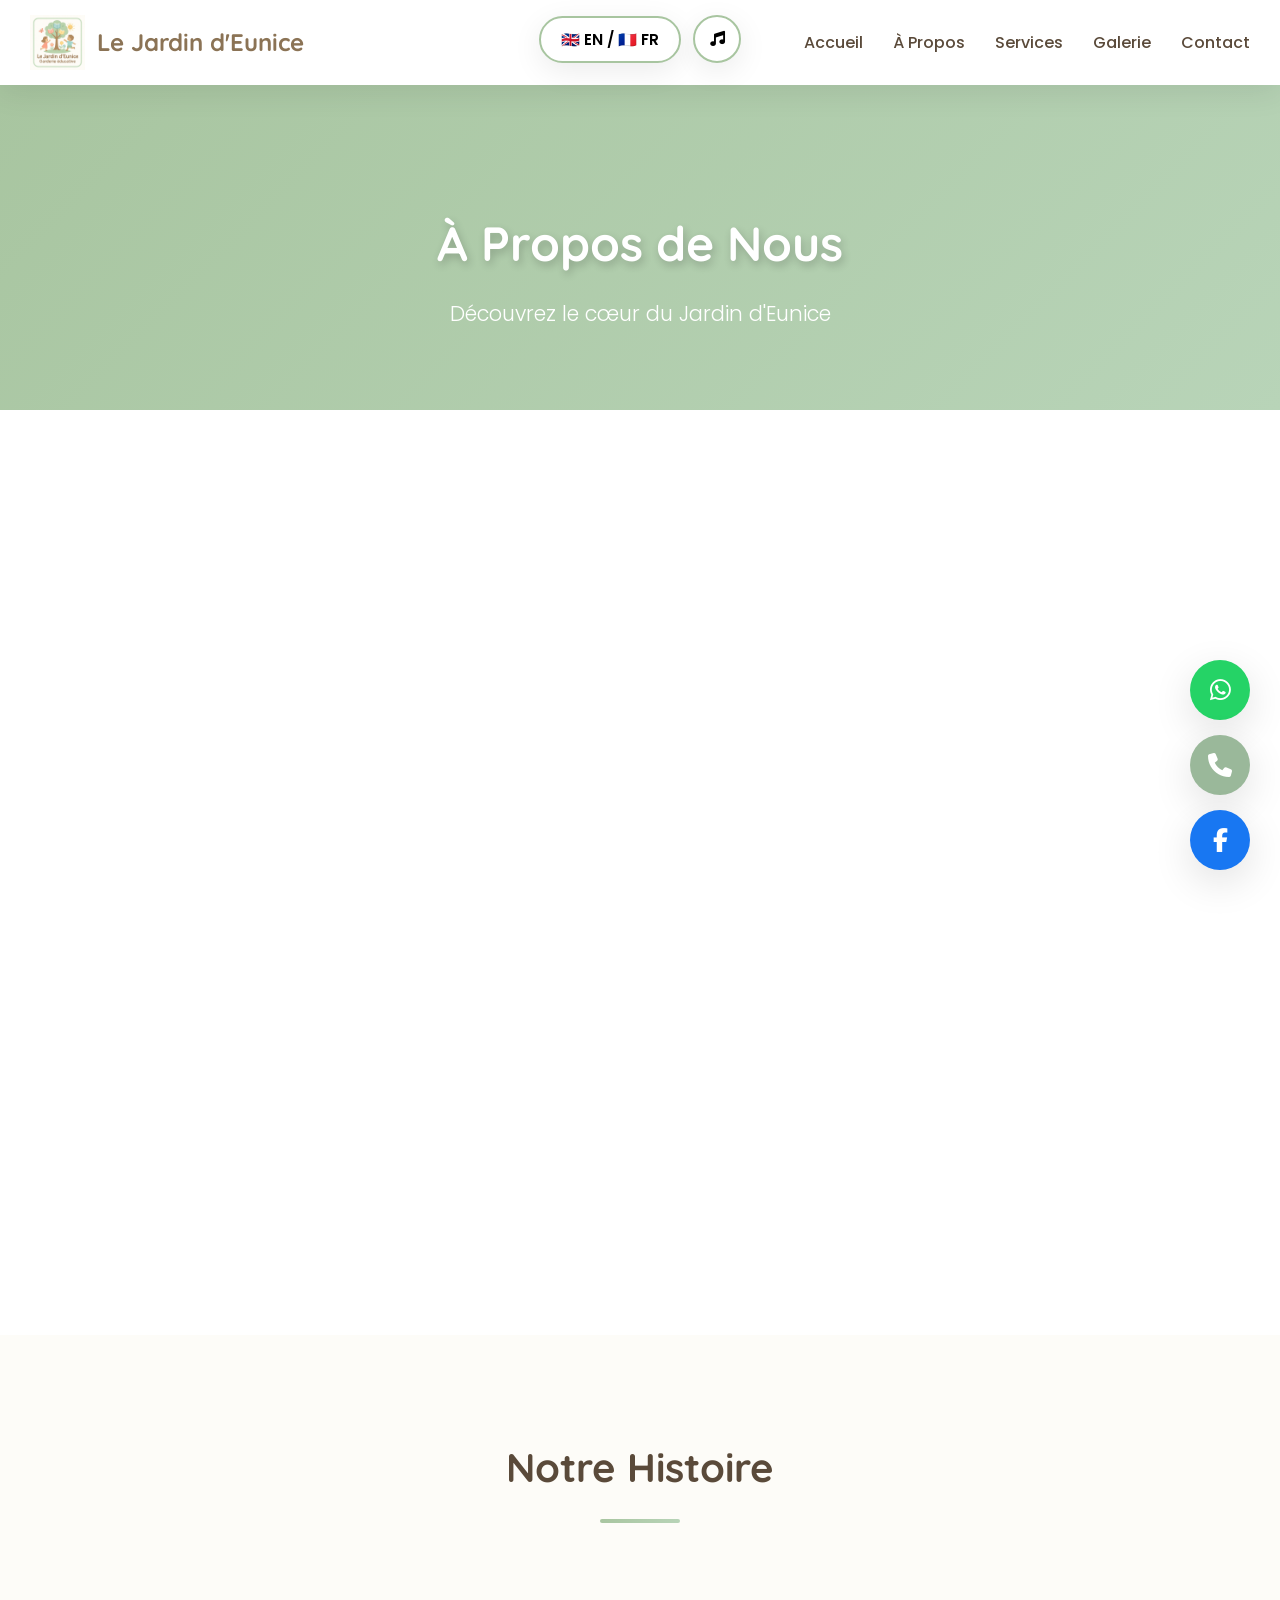
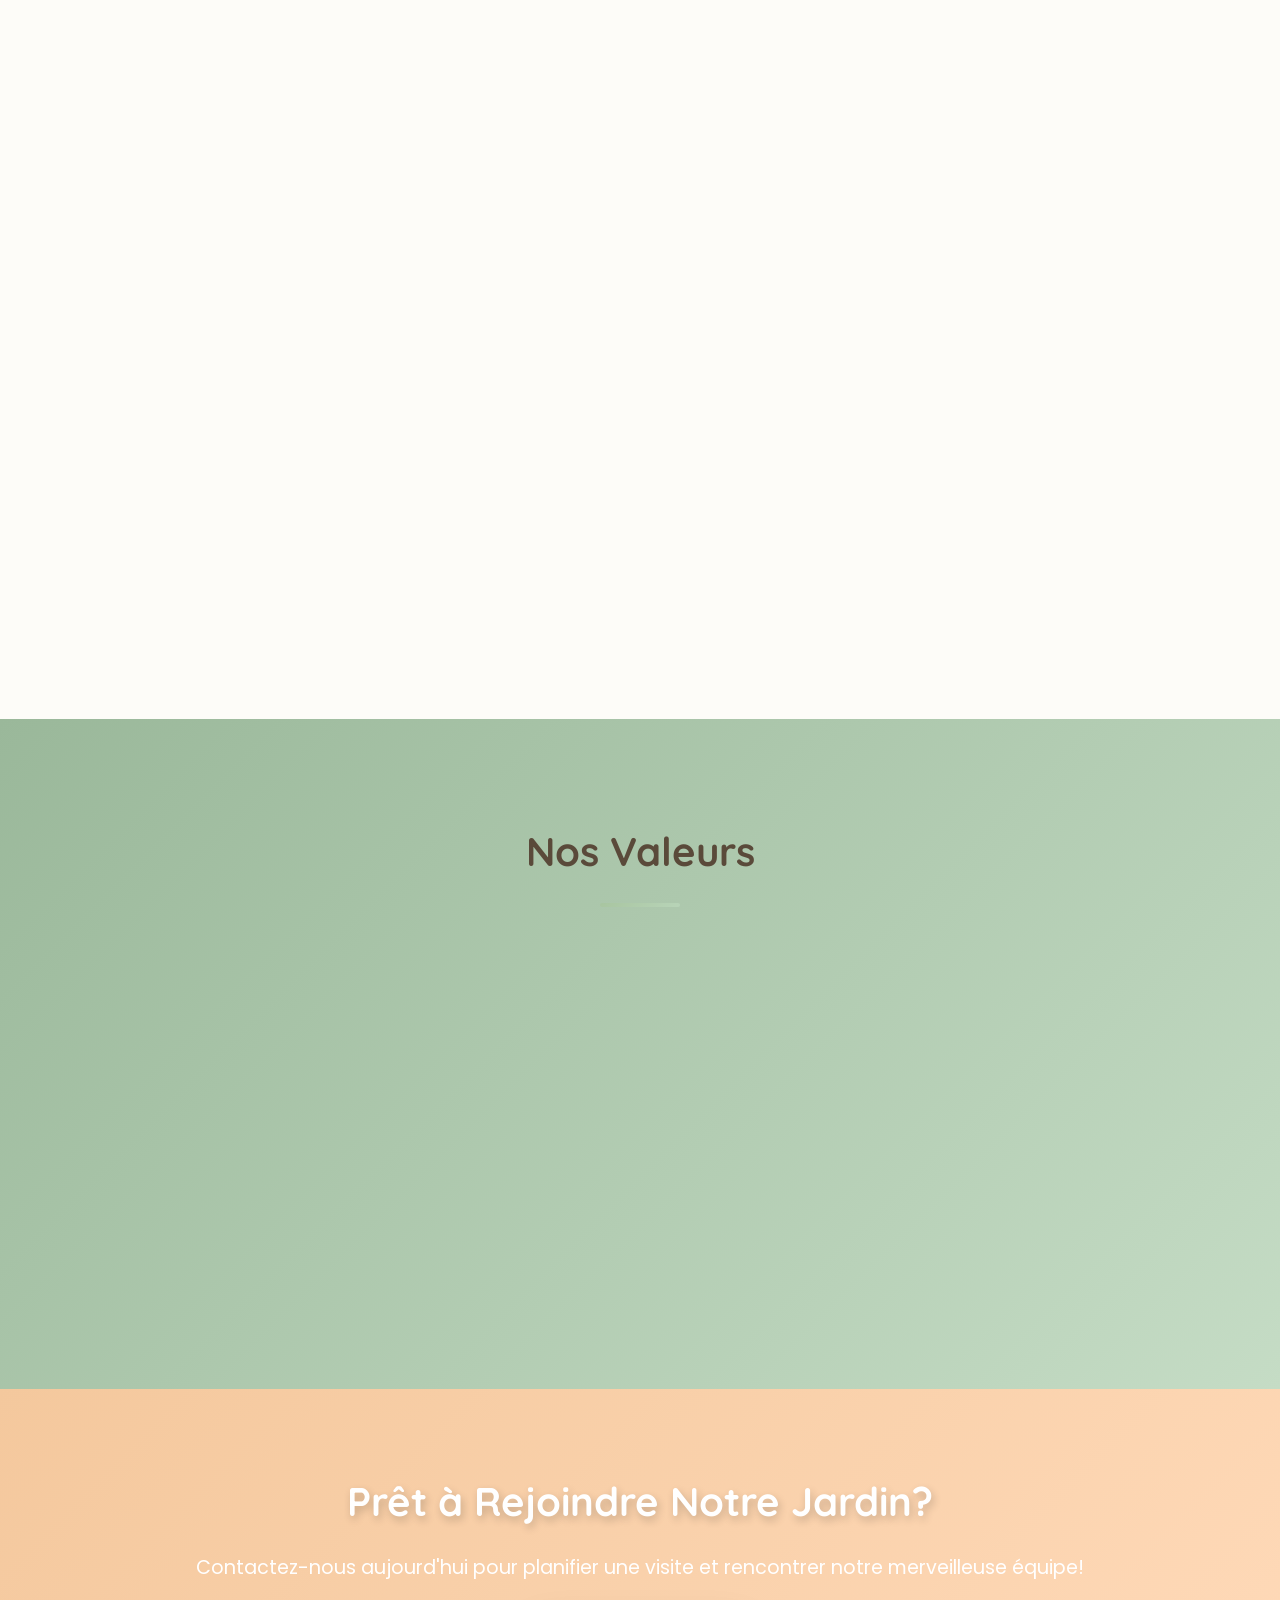
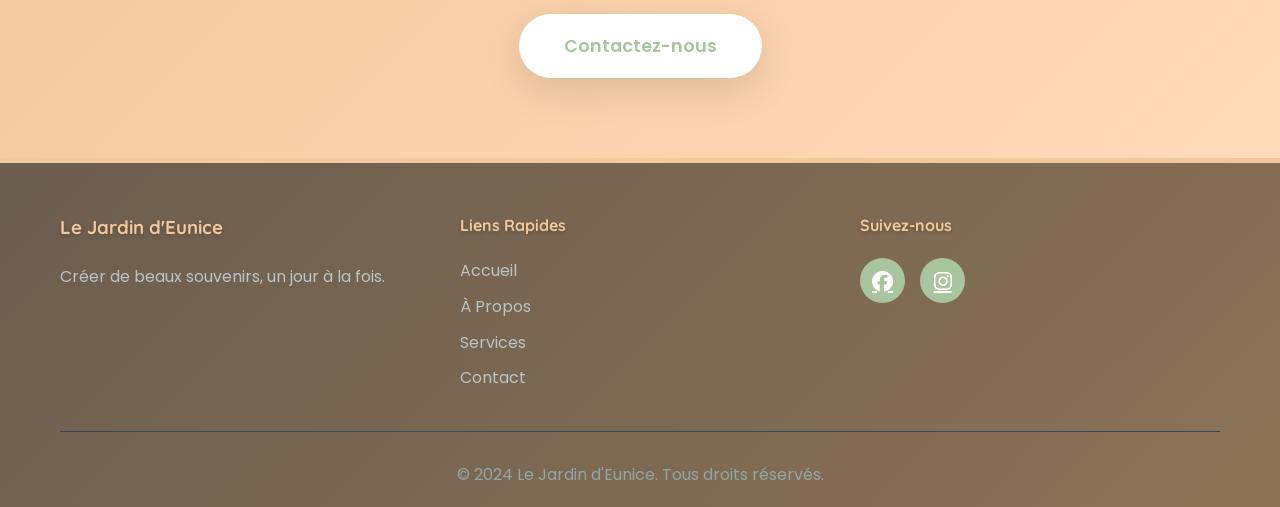
==== pages/about.html @ caf173cc "initial commit" ====
<!DOCTYPE html>
<html lang="fr">
<head>
    <meta charset="UTF-8">
    <meta name="viewport" content="width=device-width, initial-scale=1.0">
    <meta name="description" content="À Propos d'Eunice Diba et Le Jardin d'Eunice - Notre fondatrice et sa passion">
    <title>À Propos - Le Jardin d'Eunice</title>
    <link rel="stylesheet" href="../css/styles.css">
    <link rel="preconnect" href="https://fonts.googleapis.com">
    <link rel="preconnect" href="https://fonts.gstatic.com" crossorigin>
    <link href="https://fonts.googleapis.com/css2?family=Poppins:wght@300;400;600;700&family=Quicksand:wght@400;500;600;700&display=swap" rel="stylesheet">
    <link rel="stylesheet" href="https://cdnjs.cloudflare.com/ajax/libs/font-awesome/6.4.0/css/all.min.css">
</head>
<body>
    <!-- Language Toggle & Music Control -->
    <div class="top-controls">
        <button id="langToggle" class="lang-toggle" aria-label="Change Language">
            <span class="flag">🇬🇧</span> EN / <span class="flag">🇫🇷</span> FR
        </button>
        <button id="musicToggle" class="music-toggle" aria-label="Toggle Music">
            <i class="fas fa-music"></i>
        </button>
    </div>

    <!-- Navigation -->
    <nav class="navbar" id="navbar">
        <div class="nav-container">
            <div class="logo">
                <img src="../assets/images/logo-square.png" alt="Le Jardin Eunice Logo" id="logoImg">
                <span data-en="Le Jardin d'Eunice" data-fr="Le Jardin d'Eunice">Le Jardin d'Eunice</span>
            </div>
            <ul class="nav-menu" id="navMenu">
                <li><a href="../index.html" data-en="Home" data-fr="Accueil">Accueil</a></li>
                <li><a href="about.html" class="active" data-en="About" data-fr="À Propos">À Propos</a></li>
                <li><a href="../index.html#services" data-en="Services" data-fr="Services">Services</a></li>
                <li><a href="../index.html#gallery" data-en="Gallery" data-fr="Galerie">Galerie</a></li>
                <li><a href="contact.html" data-en="Contact" data-fr="Contact">Contact</a></li>
            </ul>
            <div class="hamburger" id="hamburger">
                <span></span>
                <span></span>
                <span></span>
            </div>
        </div>
    </nav>

    <!-- About Hero Section -->
    <section class="about-hero">
        <div class="container">
            <h1 class="page-title animate-fade-in" data-en="About Us" data-fr="À Propos de Nous">
                À Propos de Nous
            </h1>
            <p class="page-subtitle animate-fade-in-delay" data-en="Meet the heart behind Le Jardin d'Eunice" data-fr="Découvrez le cœur du Jardin d'Eunice">
                Découvrez le cœur du Jardin d'Eunice
            </p>
        </div>
    </section>

    <!-- Founder Section -->
    <section class="founder-section section">
        <div class="container">
            <div class="founder-content">
                <div class="founder-image-container slide-in-left">
                    <div class="founder-image">
                        <img src="https://images.unsplash.com/photo-1573496359142-b8d87734a5a2?w=500&h=500&fit=crop" alt="Eunice Diba">
                        <div class="founder-badge">
                            <i class="fas fa-heart"></i>
                            <span data-en="Founder" data-fr="Fondatrice">Fondatrice</span>
                        </div>
                    </div>
                </div>
                <div class="founder-text slide-in-right">
                    <h2 data-en="Meet Eunice Diba" data-fr="Rencontrez Eunice Diba">
                        Rencontrez Eunice Diba
                    </h2>
                    <h3 class="founder-subtitle" data-en="Founder & Director" data-fr="Fondatrice et Directrice">
                        Fondatrice et Directrice
                    </h3>
                    <p data-en="Eunice Diba is the passionate founder and heart of Le Jardin d'Eunice. With over 15 years of experience in early childhood education, Eunice has dedicated her life to creating nurturing environments where children can flourish and discover their potential." 
                       data-fr="Eunice Diba est la fondatrice passionnée et le cœur du Jardin d'Eunice. Avec plus de 15 ans d'expérience dans l'éducation de la petite enfance, Eunice a consacré sa vie à créer des environnements bienveillants où les enfants peuvent s'épanouir et découvrir leur potentiel.">
                        Eunice Diba est la fondatrice passionnée et le cœur du Jardin d'Eunice. Avec plus de 15 ans d'expérience dans l'éducation de la petite enfance, Eunice a consacré sa vie à créer des environnements bienveillants où les enfants peuvent s'épanouir et découvrir leur potentiel.
                    </p>
                    <p data-en="Born and raised in a bilingual family, Eunice understands the immense value of growing up with multiple languages. Her vision for Le Jardin d'Eunice was born from a simple yet powerful belief: every child deserves a garden where they can grow, bloom, and thrive in both French and English." 
                       data-fr="Née et élevée dans une famille bilingue, Eunice comprend l'immense valeur de grandir avec plusieurs langues. Sa vision pour Le Jardin d'Eunice est née d'une conviction simple mais puissante : chaque enfant mérite un jardin où il peut grandir, s'épanouir et prospérer en français et en anglais.">
                        Née et élevée dans une famille bilingue, Eunice comprend l'immense valeur de grandir avec plusieurs langues. Sa vision pour Le Jardin d'Eunice est née d'une conviction simple mais puissante : chaque enfant mérite un jardin où il peut grandir, s'épanouir et prospérer en français et en anglais.
                    </p>
                    <div class="founder-quote">
                        <i class="fas fa-quote-left"></i>
                        <p data-en="Every child is a unique flower in our garden. My mission is to provide the love, care, and nurturing they need to bloom into their beautiful selves." 
                           data-fr="Chaque enfant est une fleur unique dans notre jardin. Ma mission est de fournir l'amour, les soins et l'attention dont ils ont besoin pour s'épanouir et devenir leur magnifique eux-mêmes.">
                            Chaque enfant est une fleur unique dans notre jardin. Ma mission est de fournir l'amour, les soins et l'attention dont ils ont besoin pour s'épanouir et devenir leur magnifique eux-mêmes.
                        </p>
                        <span class="quote-author" data-en="- Eunice Diba" data-fr="- Eunice Diba">- Eunice Diba</span>
                    </div>
                </div>
            </div>
        </div>
    </section>

    <!-- Our Story Section -->
    <section class="story-section section">
        <div class="container">
            <h2 class="section-title" data-en="Our Story" data-fr="Notre Histoire">Notre Histoire</h2>
            <div class="story-timeline">
                <div class="timeline-item zoom-in">
                    <div class="timeline-icon">
                        <i class="fas fa-seedling"></i>
                    </div>
                    <div class="timeline-content">
                        <h3 data-en="2020 - The Seed is Planted" data-fr="2020 - La Graine est Plantée">2020 - La Graine est Plantée</h3>
                        <p data-en="Eunice opens Le Jardin d'Eunice with a small group of families in Saint-Jérôme, Quebec, creating a warm bilingual home for children." 
                           data-fr="Eunice ouvre Le Jardin d'Eunice avec un petit groupe de familles à Saint-Jérôme, Québec, créant un foyer bilingue chaleureux pour les enfants.">
                            Eunice ouvre Le Jardin d'Eunice avec un petit groupe de familles à Saint-Jérôme, Québec, créant un foyer bilingue chaleureux pour les enfants.
                        </p>
                    </div>
                </div>
                <div class="timeline-item zoom-in">
                    <div class="timeline-icon">
                        <i class="fas fa-sun"></i>
                    </div>
                    <div class="timeline-content">
                        <h3 data-en="2021 - Growing Roots" data-fr="2021 - Enraciner la Croissance">2021 - Enraciner la Croissance</h3>
                        <p data-en="We expand our programs and welcome more families, building a strong community of learners and educators." 
                           data-fr="Nous élargissons nos programmes et accueillons plus de familles, construisant une communauté solide d'apprenants et d'éducateurs.">
                            Nous élargissons nos programmes et accueillons plus de familles, construisant une communauté solide d'apprenants et d'éducateurs.
                        </p>
                    </div>
                </div>
                <div class="timeline-item zoom-in">
                    <div class="timeline-icon">
                        <i class="fas fa-heart"></i>
                    </div>
                    <div class="timeline-content">
                        <h3 data-en="Today - In Full Bloom" data-fr="Aujourd'hui - En Pleine Floraison">Aujourd'hui - En Pleine Floraison</h3>
                        <p data-en="Le Jardin d'Eunice is now a thriving community where dozens of children learn, play, and grow in a truly bilingual environment." 
                           data-fr="Le Jardin d'Eunice est maintenant une communauté florissante où des dizaines d'enfants apprennent, jouent et grandissent dans un environnement véritablement bilingue.">
                            Le Jardin d'Eunice est maintenant une communauté florissante où des dizaines d'enfants apprennent, jouent et grandissent dans un environnement véritablement bilingue.
                        </p>
                    </div>
                </div>
            </div>
        </div>
    </section>

    <!-- Values Section -->
    <section class="values-section section">
        <div class="container">
            <h2 class="section-title" data-en="Our Values" data-fr="Nos Valeurs">Nos Valeurs</h2>
            <div class="values-grid">
                <div class="value-card zoom-in">
                    <div class="value-icon">
                        <i class="fas fa-heart"></i>
                    </div>
                    <h3 data-en="Love & Care" data-fr="Amour et Attention">Amour et Attention</h3>
                    <p data-en="Every child is treated with unconditional love and individual attention." 
                       data-fr="Chaque enfant est traité avec un amour inconditionnel et une attention individuelle.">
                        Chaque enfant est traité avec un amour inconditionnel et une attention individuelle.
                    </p>
                </div>
                <div class="value-card zoom-in">
                    <div class="value-icon">
                        <i class="fas fa-language"></i>
                    </div>
                    <h3 data-en="Bilingualism" data-fr="Bilinguisme">Bilinguisme</h3>
                    <p data-en="We celebrate both French and English cultures through immersive learning." 
                       data-fr="Nous célébrons les cultures française et anglaise à travers un apprentissage immersif.">
                        Nous célébrons les cultures française et anglaise à travers un apprentissage immersif.
                    </p>
                </div>
                <div class="value-card zoom-in">
                    <div class="value-icon">
                        <i class="fas fa-shield-alt"></i>
                    </div>
                    <h3 data-en="Safety First" data-fr="Sécurité Avant Tout">Sécurité Avant Tout</h3>
                    <p data-en="A secure, clean, and nurturing environment is our top priority." 
                       data-fr="Un environnement sécuritaire, propre et bienveillant est notre priorité absolue.">
                        Un environnement sécuritaire, propre et bienveillant est notre priorité absolue.
                    </p>
                </div>
                <div class="value-card zoom-in">
                    <div class="value-icon">
                        <i class="fas fa-users"></i>
                    </div>
                    <h3 data-en="Community" data-fr="Communauté">Communauté</h3>
                    <p data-en="We build strong partnerships with families and the local community." 
                       data-fr="Nous construisons des partenariats solides avec les familles et la communauté locale.">
                        Nous construisons des partenariats solides avec les familles et la communauté locale.
                    </p>
                </div>
            </div>
        </div>
    </section>

    <!-- CTA Section -->
    <section class="cta-section section">
        <div class="container">
            <h2 data-en="Ready to Join Our Garden?" data-fr="Prêt à Rejoindre Notre Jardin?">
                Prêt à Rejoindre Notre Jardin?
            </h2>
            <p data-en="Contact us today to schedule a visit and meet our wonderful team!" 
               data-fr="Contactez-nous aujourd'hui pour planifier une visite et rencontrer notre merveilleuse équipe!">
                Contactez-nous aujourd'hui pour planifier une visite et rencontrer notre merveilleuse équipe!
            </p>
            <a href="contact.html" class="cta-button" data-en="Contact Us" data-fr="Contactez-nous">
                Contactez-nous
            </a>
        </div>
    </section>

    <!-- Footer -->
    <footer class="footer">
        <div class="container">
            <div class="footer-content">
                <div class="footer-section">
                    <h3>Le Jardin d'Eunice</h3>
                    <p data-en="Creating beautiful memories, one day at a time." data-fr="Créer de beaux souvenirs, un jour à la fois.">
                        Créer de beaux souvenirs, un jour à la fois.
                    </p>
                </div>
                <div class="footer-section">
                    <h4 data-en="Quick Links" data-fr="Liens Rapides">Liens Rapides</h4>
                    <ul>
                        <li><a href="index.html" data-en="Home" data-fr="Accueil">Accueil</a></li>
                        <li><a href="about.html" data-en="About" data-fr="À Propos">À Propos</a></li>
                        <li><a href="index.html#services" data-en="Services" data-fr="Services">Services</a></li>
                        <li><a href="contact.html" data-en="Contact" data-fr="Contact">Contact</a></li>
                    </ul>
                </div>
                <div class="footer-section">
                    <h4 data-en="Follow Us" data-fr="Suivez-nous">Suivez-nous</h4>
                    <div class="social-links">
                        <a href="https://facebook.com" target="_blank" aria-label="Facebook"><i class="fab fa-facebook"></i></a>
                        <a href="https://instagram.com" target="_blank" aria-label="Instagram"><i class="fab fa-instagram"></i></a>
                    </div>
                </div>
            </div>
            <div class="footer-bottom">
                <p>&copy; 2024 Le Jardin d'Eunice. <span data-en="All rights reserved." data-fr="Tous droits réservés.">Tous droits réservés.</span></p>
            </div>
        </div>
    </footer>

    <!-- Floating Action Buttons -->
    <div class="floating-buttons">
        <a href="https://wa.me/15141234567" class="fab-button whatsapp" target="_blank" aria-label="WhatsApp">
            <i class="fab fa-whatsapp"></i>
        </a>
        <a href="tel:+15141234567" class="fab-button phone" aria-label="Call Us">
            <i class="fas fa-phone"></i>
        </a>
        <a href="https://facebook.com" class="fab-button facebook" target="_blank" aria-label="Facebook">
            <i class="fab fa-facebook-f"></i>
        </a>
    </div>

    <!-- Audio Element for Background Music -->
    <audio id="bgMusic" loop>
        <source src="../assets/music/background-music.mp3" type="audio/mpeg">
        Your browser does not support the audio element.
    </audio>

    <!-- Back to Top Button -->
    <button id="backToTop" class="back-to-top" aria-label="Back to top">
        <i class="fas fa-arrow-up"></i>
    </button>

    <script src="../js/script.js"></script>
</body>
</html>
---- css/styles.css ----
/* ===========================
   CSS RESET & BASE STYLES
   =========================== */
* {
    margin: 0;
    padding: 0;
    box-sizing: border-box;
}

:root {
    /* Soft, Nature-Inspired Color Palette (From Logo) */
    --primary-color: #A8C5A0;        /* Soft Sage Green - from logo */
    --secondary-color: #9AB89A;      /* Muted Green - from logo tree */
    --accent-color: #F4C89D;         /* Soft Peach - from logo flowers */
    --text-brown: #8B7355;           /* Warm Brown - from logo text */
    --success-color: #B8D4B8;        /* Light Green */
    --text-dark: #5A4A3A;            /* Dark Brown */
    --text-light: #F5F5F0;           /* Off-White */
    --background-light: #FDFCF8;     /* Very Light Cream */
    --background-white: #FFFFFF;
    --shadow-soft: 0 8px 30px rgba(0, 0, 0, 0.08);
    --shadow-medium: 0 12px 40px rgba(0, 0, 0, 0.12);
    --gradient-primary: linear-gradient(135deg, #A8C5A0 0%, #B8D4B8 100%);
    --gradient-secondary: linear-gradient(135deg, #9AB89A 0%, #C5DCC5 100%);
    --gradient-accent: linear-gradient(135deg, #F4C89D 0%, #FFDAB9 100%);
    
    /* Typography */
    --font-primary: 'Poppins', sans-serif;
    --font-secondary: 'Quicksand', sans-serif;
}

html {
    scroll-behavior: smooth;
}

body {
    font-family: var(--font-primary);
    color: var(--text-dark);
    background-color: var(--background-light);
    line-height: 1.6;
    overflow-x: hidden;
}

.container {
    max-width: 1200px;
    margin: 0 auto;
    padding: 0 20px;
}

.section {
    padding: 80px 20px;
    position: relative;
}

.section-title {
    font-family: var(--font-secondary);
    font-size: 2.5rem;
    font-weight: 700;
    text-align: center;
    margin-bottom: 15px;
    color: var(--text-dark);
    position: relative;
}

.section-title::after {
    content: '';
    display: block;
    width: 80px;
    height: 4px;
    background: var(--gradient-primary);
    margin: 20px auto;
    border-radius: 2px;
}

.section-subtitle {
    text-align: center;
    font-size: 1.1rem;
    color: #666;
    margin-bottom: 50px;
    font-weight: 300;
}

/* ===========================
   TOP CONTROLS
   =========================== */
.top-controls {
    position: fixed;
    top: 15px;
    left: 50%;
    transform: translateX(-50%);
    display: flex;
    gap: 12px;
    z-index: 1001;
    align-items: center;
}

.lang-toggle,
.music-toggle {
    background: var(--background-white);
    border: 2px solid var(--primary-color);
    padding: 10px 20px;
    border-radius: 50px;
    font-family: var(--font-primary);
    font-weight: 600;
    cursor: pointer;
    transition: all 0.3s ease;
    box-shadow: var(--shadow-soft);
    font-size: 0.95rem;
}

.lang-toggle:hover,
.music-toggle:hover {
    background: var(--primary-color);
    color: white;
    transform: translateY(-2px);
    box-shadow: var(--shadow-medium);
}

.music-toggle {
    width: 48px;
    height: 48px;
    padding: 0;
    display: flex;
    align-items: center;
    justify-content: center;
    border-radius: 50%;
}

.music-toggle.playing {
    background: var(--success-color);
    border-color: var(--success-color);
    color: white;
    animation: pulse 2s infinite;
}

@keyframes pulse {
    0%, 100% { transform: scale(1); }
    50% { transform: scale(1.05); }
}

/* ===========================
   NAVIGATION
   =========================== */
.navbar {
    background: var(--background-white);
    box-shadow: var(--shadow-soft);
    position: sticky;
    top: 0;
    z-index: 1000;
    transition: all 0.3s ease;
}

.navbar.scrolled {
    box-shadow: var(--shadow-medium);
}

.nav-container {
    display: flex;
    justify-content: space-between;
    align-items: center;
    padding: 15px 30px;
    max-width: 1400px;
    margin: 0 auto;
}

.logo {
    display: flex;
    align-items: center;
    gap: 12px;
    font-family: var(--font-secondary);
    font-size: 1.5rem;
    font-weight: 700;
    color: var(--text-brown);
}

.logo img {
    height: 55px;
    width: auto;
    object-fit: contain;
}

.nav-menu {
    display: flex;
    list-style: none;
    gap: 30px;
}

.nav-menu a {
    text-decoration: none;
    color: var(--text-dark);
    font-weight: 500;
    transition: all 0.3s ease;
    position: relative;
}

.nav-menu a::after {
    content: '';
    position: absolute;
    bottom: -5px;
    left: 0;
    width: 0;
    height: 3px;
    background: var(--gradient-primary);
    transition: width 0.3s ease;
}

.nav-menu a:hover::after,
.nav-menu a.active::after {
    width: 100%;
}

.hamburger {
    display: none;
    flex-direction: column;
    cursor: pointer;
    gap: 5px;
}

.hamburger span {
    width: 30px;
    height: 3px;
    background: var(--primary-color);
    border-radius: 3px;
    transition: all 0.3s ease;
}

/* ===========================
   HERO SECTION
   =========================== */
.hero {
    height: 100vh;
    display: flex;
    align-items: center;
    justify-content: center;
    position: relative;
    background: linear-gradient(135deg, rgba(168, 197, 160, 0.7) 0%, rgba(184, 212, 184, 0.6) 100%);
    overflow: hidden;
}

.hero-overlay {
    position: absolute;
    top: 0;
    left: 0;
    width: 100%;
    height: 100%;
    background: url('https://images.unsplash.com/photo-1596464716127-f2a82984de30?w=1920&h=1080&fit=crop') center/cover;
    opacity: 0.15;
}

.hero-content {
    position: relative;
    z-index: 2;
    text-align: center;
    color: white;
    padding: 20px;
}

.hero-title {
    font-family: var(--font-secondary);
    font-size: 3.5rem;
    font-weight: 700;
    margin-bottom: 20px;
    text-shadow: 2px 4px 8px rgba(0, 0, 0, 0.2);
}

.hero-subtitle {
    font-size: 1.5rem;
    font-weight: 300;
    margin-bottom: 40px;
    text-shadow: 1px 2px 4px rgba(0, 0, 0, 0.2);
}

.cta-button {
    display: inline-block;
    padding: 18px 45px;
    background: white;
    color: var(--primary-color);
    text-decoration: none;
    border-radius: 50px;
    font-weight: 600;
    font-size: 1.1rem;
    transition: all 0.3s ease;
    box-shadow: var(--shadow-medium);
}

.cta-button:hover {
    transform: translateY(-5px) scale(1.05);
    box-shadow: 0 15px 50px rgba(0, 0, 0, 0.2);
}

/* Hero Animations */
.animate-fade-in {
    animation: fadeInUp 1s ease;
}

.animate-fade-in-delay {
    animation: fadeInUp 1s ease 0.3s both;
}

.animate-fade-in-delay-2 {
    animation: fadeInUp 1s ease 0.6s both;
}

@keyframes fadeInUp {
    from {
        opacity: 0;
        transform: translateY(30px);
    }
    to {
        opacity: 1;
        transform: translateY(0);
    }
}

/* Hero Shapes */
.hero-shapes {
    position: absolute;
    width: 100%;
    height: 100%;
    overflow: hidden;
    z-index: 1;
}

.shape {
    position: absolute;
    border-radius: 50%;
    opacity: 0.3;
}

.shape-1 {
    width: 300px;
    height: 300px;
    background: var(--secondary-color);
    top: 10%;
    left: 5%;
    animation: float 6s ease-in-out infinite;
}

.shape-2 {
    width: 200px;
    height: 200px;
    background: var(--accent-color);
    bottom: 20%;
    right: 10%;
    animation: float 8s ease-in-out infinite reverse;
}

.shape-3 {
    width: 150px;
    height: 150px;
    background: var(--success-color);
    bottom: 10%;
    left: 15%;
    animation: float 7s ease-in-out infinite;
}

@keyframes float {
    0%, 100% { transform: translateY(0) rotate(0deg); }
    50% { transform: translateY(-30px) rotate(180deg); }
}

/* ===========================
   ABOUT SECTION
   =========================== */
.about {
    background: var(--background-white);
}

.about-content {
    display: grid;
    grid-template-columns: 1fr 1fr;
    gap: 60px;
    align-items: center;
}

.about-image {
    position: relative;
    border-radius: 30px;
    overflow: hidden;
    box-shadow: var(--shadow-medium);
}

.about-image img {
    width: 100%;
    height: 100%;
    object-fit: cover;
    transition: transform 0.5s ease;
}

.about-image:hover img {
    transform: scale(1.1);
}

.about-badge {
    position: absolute;
    top: 20px;
    right: 20px;
    background: var(--gradient-accent);
    color: white;
    padding: 15px 25px;
    border-radius: 50px;
    display: flex;
    align-items: center;
    gap: 10px;
    font-weight: 600;
    box-shadow: var(--shadow-soft);
}

.about-text p {
    font-size: 1.1rem;
    line-height: 1.8;
    margin-bottom: 30px;
    color: #555;
}

.features {
    display: grid;
    grid-template-columns: 1fr 1fr;
    gap: 20px;
}

.feature-item {
    display: flex;
    align-items: center;
    gap: 10px;
    font-weight: 500;
}

.feature-item i {
    color: var(--success-color);
    font-size: 1.3rem;
}

/* ===========================
   SERVICES SECTION
   =========================== */
.services {
    background: var(--gradient-secondary);
}

.services-grid {
    display: grid;
    grid-template-columns: repeat(auto-fit, minmax(300px, 1fr));
    gap: 30px;
}

.service-card {
    background: var(--background-white);
    padding: 40px 30px;
    border-radius: 25px;
    text-align: center;
    transition: all 0.3s ease;
    box-shadow: var(--shadow-soft);
}

.service-card:hover {
    transform: translateY(-10px);
    box-shadow: var(--shadow-medium);
}

.service-icon {
    width: 80px;
    height: 80px;
    margin: 0 auto 25px;
    background: var(--gradient-primary);
    border-radius: 50%;
    display: flex;
    align-items: center;
    justify-content: center;
    font-size: 2rem;
    color: white;
}

.service-card h3 {
    font-family: var(--font-secondary);
    font-size: 1.3rem;
    margin-bottom: 15px;
    color: var(--text-dark);
}

.service-card p {
    color: #666;
    line-height: 1.6;
}

/* ===========================
   GALLERY SECTION
   =========================== */
.gallery {
    background: var(--background-white);
}

.gallery-grid {
    display: grid;
    grid-template-columns: repeat(auto-fit, minmax(300px, 1fr));
    gap: 20px;
}

.gallery-item {
    position: relative;
    border-radius: 20px;
    overflow: hidden;
    cursor: pointer;
    box-shadow: var(--shadow-soft);
    aspect-ratio: 3/2;
}

.gallery-item img {
    width: 100%;
    height: 100%;
    object-fit: cover;
    transition: transform 0.5s ease;
}

.gallery-overlay {
    position: absolute;
    top: 0;
    left: 0;
    width: 100%;
    height: 100%;
    background: rgba(255, 182, 193, 0.9);
    display: flex;
    align-items: center;
    justify-content: center;
    opacity: 0;
    transition: opacity 0.3s ease;
}

.gallery-overlay i {
    font-size: 3rem;
    color: white;
}

.gallery-item:hover .gallery-overlay {
    opacity: 1;
}

.gallery-item:hover img {
    transform: scale(1.2);
}

/* ===========================
   CONTACT SECTION
   =========================== */
.contact {
    background: var(--gradient-primary);
}

.contact-content {
    display: grid;
    grid-template-columns: 1fr 1.2fr;
    gap: 50px;
}

.contact-info {
    display: flex;
    flex-direction: column;
    gap: 30px;
}

.info-item {
    display: flex;
    gap: 20px;
    background: var(--background-white);
    padding: 25px;
    border-radius: 20px;
    box-shadow: var(--shadow-soft);
    transition: transform 0.3s ease;
}

.info-item:hover {
    transform: translateX(10px);
}

.info-item i {
    font-size: 1.8rem;
    color: var(--primary-color);
    margin-top: 5px;
}

.info-item h4 {
    font-family: var(--font-secondary);
    margin-bottom: 5px;
    color: var(--text-dark);
}

.info-item p,
.info-item a {
    color: #666;
    text-decoration: none;
}

.info-item a:hover {
    color: var(--primary-color);
}

.map-container {
    border-radius: 20px;
    overflow: hidden;
    box-shadow: var(--shadow-medium);
    margin-top: 10px;
}

/* Contact Form */
.contact-form-container {
    background: var(--background-white);
    padding: 40px;
    border-radius: 25px;
    box-shadow: var(--shadow-medium);
}

.contact-form {
    display: flex;
    flex-direction: column;
    gap: 20px;
}

.form-group {
    display: flex;
    flex-direction: column;
}

.form-group label {
    font-weight: 600;
    margin-bottom: 8px;
    color: var(--text-dark);
}

.form-group input,
.form-group select,
.form-group textarea {
    padding: 15px;
    border: 2px solid #E0E0E0;
    border-radius: 15px;
    font-family: var(--font-primary);
    font-size: 1rem;
    transition: all 0.3s ease;
}

.form-group input:focus,
.form-group select:focus,
.form-group textarea:focus {
    outline: none;
    border-color: var(--primary-color);
    box-shadow: 0 0 0 4px rgba(255, 182, 193, 0.2);
}

.form-group textarea {
    resize: vertical;
}

.submit-button {
    padding: 18px;
    background: var(--gradient-primary);
    color: white;
    border: none;
    border-radius: 50px;
    font-family: var(--font-primary);
    font-size: 1.1rem;
    font-weight: 600;
    cursor: pointer;
    transition: all 0.3s ease;
    box-shadow: var(--shadow-soft);
}

.submit-button:hover {
    transform: translateY(-3px);
    box-shadow: var(--shadow-medium);
}

/* ===========================
   FOOTER
   =========================== */
.footer {
    background: linear-gradient(135deg, #6B5D4F 0%, #8B7355 100%);
    color: var(--text-light);
    padding: 50px 20px 20px;
    border-top: 5px solid var(--accent-color);
}

.footer-content {
    display: grid;
    grid-template-columns: repeat(auto-fit, minmax(250px, 1fr));
    gap: 40px;
    margin-bottom: 30px;
}

.footer-section h3,
.footer-section h4 {
    font-family: var(--font-secondary);
    margin-bottom: 20px;
    color: #F4C89D;
    text-shadow: 0 2px 4px rgba(0,0,0,0.2);
}

.footer-section p {
    line-height: 1.8;
    color: #BDC3C7;
}

.footer-section ul {
    list-style: none;
}

.footer-section ul li {
    margin-bottom: 10px;
}

.footer-section ul li a {
    color: #BDC3C7;
    text-decoration: none;
    transition: color 0.3s ease;
}

.footer-section ul li a:hover {
    color: var(--primary-color);
}

.social-links {
    display: flex;
    gap: 15px;
}

.social-links a {
    width: 45px;
    height: 45px;
    background: var(--primary-color);
    color: white;
    display: flex;
    align-items: center;
    justify-content: center;
    border-radius: 50%;
    font-size: 1.3rem;
    transition: all 0.3s ease;
}

.social-links a:hover {
    transform: translateY(-5px);
    background: var(--secondary-color);
}

.footer-bottom {
    text-align: center;
    padding-top: 30px;
    border-top: 1px solid #34495E;
    color: #95A5A6;
}

/* ===========================
   BACK TO TOP BUTTON
   =========================== */
.back-to-top {
    position: fixed;
    bottom: 120px;
    right: 30px;
    width: 50px;
    height: 50px;
    background: var(--accent-color);
    color: white;
    border: none;
    border-radius: 50%;
    font-size: 1.3rem;
    cursor: pointer;
    opacity: 0;
    visibility: hidden;
    transition: all 0.3s ease;
    box-shadow: var(--shadow-medium);
    z-index: 998;
}

.back-to-top.visible {
    opacity: 1;
    visibility: visible;
}

.back-to-top:hover {
    background: #FFB347;
    transform: translateY(-5px);
    box-shadow: 0 15px 50px rgba(0, 0, 0, 0.3);
}

/* ===========================
   FLOATING ACTION BUTTONS
   =========================== */
.floating-buttons {
    position: fixed;
    bottom: 30px;
    right: 30px;
    display: flex;
    flex-direction: column;
    gap: 15px;
    z-index: 999;
}

.fab-button {
    width: 60px;
    height: 60px;
    border-radius: 50%;
    display: flex;
    align-items: center;
    justify-content: center;
    color: white;
    font-size: 1.5rem;
    box-shadow: var(--shadow-medium);
    transition: all 0.3s ease;
    text-decoration: none;
}

.fab-button:hover {
    transform: scale(1.1) rotate(10deg);
}

.fab-button.whatsapp {
    background: #25D366;
}

.fab-button.phone {
    background: var(--secondary-color);
}

.fab-button.facebook {
    background: #1877F2;
}

/* ===========================
   RESPONSIVE DESIGN
   =========================== */
@media (max-width: 768px) {
    .hamburger {
        display: flex;
    }

    .nav-menu {
        position: absolute;
        top: 100%;
        left: 0;
        width: 100%;
        background: var(--background-white);
        flex-direction: column;
        padding: 20px;
        box-shadow: var(--shadow-medium);
        transform: translateY(-100%);
        opacity: 0;
        visibility: hidden;
        transition: all 0.3s ease;
    }

    .nav-menu.active {
        transform: translateY(0);
        opacity: 1;
        visibility: visible;
    }

    .hero-title {
        font-size: 2.5rem;
    }

    .hero-subtitle {
        font-size: 1.2rem;
    }

    .about-content,
    .contact-content {
        grid-template-columns: 1fr;
    }

    .features {
        grid-template-columns: 1fr;
    }

    .section-title {
        font-size: 2rem;
    }

    .top-controls {
        top: 10px;
        left: 50%;
        transform: translateX(-50%);
    }

    .lang-toggle {
        padding: 8px 15px;
        font-size: 0.85rem;
    }

    .music-toggle {
        width: 42px;
        height: 42px;
    }

    .floating-buttons {
        bottom: 20px;
        right: 20px;
    }

    .fab-button {
        width: 50px;
        height: 50px;
        font-size: 1.2rem;
    }
}

@media (max-width: 480px) {
    .hero-title {
        font-size: 2rem;
    }

    .hero-subtitle {
        font-size: 1rem;
    }

    .cta-button {
        padding: 15px 35px;
        font-size: 1rem;
    }

    .section {
        padding: 60px 15px;
    }

    .services-grid,
    .gallery-grid {
        grid-template-columns: 1fr;
    }

    .contact-form-container {
        padding: 25px;
    }
}

/* ===========================
   SCROLL ANIMATIONS
   =========================== */
.fade-in-section {
    opacity: 0;
    transform: translateY(30px);
    transition: opacity 0.8s ease, transform 0.8s ease;
}

.fade-in-section.is-visible {
    opacity: 1;
    transform: translateY(0);
}

.slide-in-left {
    opacity: 0;
    transform: translateX(-100px);
    transition: all 0.8s ease;
}

.slide-in-left.is-visible {
    opacity: 1;
    transform: translateX(0);
}

.slide-in-right {
    opacity: 0;
    transform: translateX(100px);
    transition: all 0.8s ease;
}

.slide-in-right.is-visible {
    opacity: 1;
    transform: translateX(0);
}

.zoom-in {
    opacity: 0;
    transform: scale(0.8);
    transition: all 0.6s ease;
}

.zoom-in.is-visible {
    opacity: 1;
    transform: scale(1);
}

.service-card {
    opacity: 0;
    transform: translateY(50px);
    transition: all 0.6s ease;
}

.service-card.is-visible {
    opacity: 1;
    transform: translateY(0);
}

.gallery-item {
    opacity: 0;
    transform: scale(0.9);
    transition: all 0.5s ease;
}

.gallery-item.is-visible {
    opacity: 1;
    transform: scale(1);
}

/* ===========================
   UTILITY CLASSES
   =========================== */
.text-center {
    text-align: center;
}

.mt-20 {
    margin-top: 20px;
}

.mb-20 {
    margin-bottom: 20px;
}

.hidden {
    display: none;
}

/* ===========================
   ABOUT PAGE SPECIFIC STYLES
   =========================== */
.about-hero {
    background: var(--gradient-primary);
    padding: 120px 20px 80px;
    text-align: center;
    color: white;
}

.page-title {
    font-family: var(--font-secondary);
    font-size: 3rem;
    margin-bottom: 15px;
    text-shadow: 2px 4px 8px rgba(0, 0, 0, 0.2);
}

.page-subtitle {
    font-size: 1.3rem;
    font-weight: 300;
}

.founder-section {
    background: var(--background-white);
    padding: 100px 20px;
}

.founder-content {
    display: grid;
    grid-template-columns: 1fr 1.5fr;
    gap: 60px;
    align-items: center;
    max-width: 1200px;
    margin: 0 auto;
}

.founder-image-container {
    display: flex;
    justify-content: center;
}

.founder-image {
    position: relative;
    width: 350px;
    height: 350px;
    border-radius: 50%;
    overflow: hidden;
    box-shadow: var(--shadow-medium);
    border: 8px solid var(--accent-color);
}

.founder-image img {
    width: 100%;
    height: 100%;
    object-fit: cover;
}

.founder-badge {
    position: absolute;
    bottom: 20px;
    left: 50%;
    transform: translateX(-50%);
    background: var(--gradient-accent);
    color: white;
    padding: 12px 30px;
    border-radius: 50px;
    display: flex;
    align-items: center;
    gap: 10px;
    font-weight: 600;
    box-shadow: var(--shadow-soft);
}

.founder-text h2 {
    font-family: var(--font-secondary);
    font-size: 2.5rem;
    color: var(--text-brown);
    margin-bottom: 10px;
}

.founder-subtitle {
    font-size: 1.3rem;
    color: var(--primary-color);
    margin-bottom: 25px;
    font-weight: 500;
}

.founder-text p {
    font-size: 1.1rem;
    line-height: 1.8;
    margin-bottom: 20px;
    color: #555;
}

.founder-quote {
    background: linear-gradient(135deg, rgba(168, 197, 160, 0.1), rgba(244, 200, 157, 0.1));
    padding: 30px;
    border-left: 5px solid var(--accent-color);
    border-radius: 15px;
    margin-top: 30px;
    position: relative;
}

.founder-quote i {
    font-size: 2rem;
    color: var(--primary-color);
    opacity: 0.3;
}

.founder-quote p {
    font-style: italic;
    font-size: 1.2rem;
    margin: 15px 0;
    color: var(--text-dark);
}

.quote-author {
    display: block;
    text-align: right;
    font-weight: 600;
    color: var(--text-brown);
    margin-top: 10px;
}

.story-section {
    background: var(--background-light);
    padding: 100px 20px;
}

.story-timeline {
    max-width: 900px;
    margin: 50px auto 0;
}

.timeline-item {
    display: grid;
    grid-template-columns: 80px 1fr;
    gap: 30px;
    margin-bottom: 50px;
    position: relative;
}

.timeline-item:not(:last-child)::before {
    content: '';
    position: absolute;
    left: 40px;
    top: 80px;
    width: 2px;
    height: calc(100% + 30px);
    background: linear-gradient(180deg, var(--primary-color), var(--accent-color));
}

.timeline-icon {
    width: 80px;
    height: 80px;
    background: var(--gradient-accent);
    border-radius: 50%;
    display: flex;
    align-items: center;
    justify-content: center;
    font-size: 2rem;
    color: white;
    box-shadow: var(--shadow-soft);
    z-index: 2;
}

.timeline-content {
    background: var(--background-white);
    padding: 30px;
    border-radius: 20px;
    box-shadow: var(--shadow-soft);
}

.timeline-content h3 {
    font-family: var(--font-secondary);
    color: var(--text-brown);
    margin-bottom: 15px;
    font-size: 1.4rem;
}

.timeline-content p {
    color: #666;
    line-height: 1.7;
}

.values-section {
    background: var(--gradient-secondary);
    padding: 100px 20px;
}

.values-grid {
    display: grid;
    grid-template-columns: repeat(auto-fit, minmax(250px, 1fr));
    gap: 30px;
    margin-top: 50px;
}

.value-card {
    background: var(--background-white);
    padding: 40px 30px;
    border-radius: 25px;
    text-align: center;
    box-shadow: var(--shadow-soft);
    transition: all 0.3s ease;
}

.value-card:hover {
    transform: translateY(-10px);
    box-shadow: var(--shadow-medium);
}

.value-icon {
    width: 80px;
    height: 80px;
    margin: 0 auto 25px;
    background: var(--gradient-primary);
    border-radius: 50%;
    display: flex;
    align-items: center;
    justify-content: center;
    font-size: 2rem;
    color: white;
}

.value-card h3 {
    font-family: var(--font-secondary);
    color: var(--text-brown);
    margin-bottom: 15px;
}

.value-card p {
    color: #666;
    line-height: 1.6;
}

.cta-section {
    background: var(--gradient-accent);
    padding: 80px 20px;
    text-align: center;
    color: white;
}

.cta-section h2 {
    font-family: var(--font-secondary);
    font-size: 2.5rem;
    margin-bottom: 20px;
    text-shadow: 2px 4px 8px rgba(0, 0, 0, 0.2);
}

.cta-section p {
    font-size: 1.2rem;
    margin-bottom: 30px;
}

/* Responsive About Page */
@media (max-width: 768px) {
    .founder-content {
        grid-template-columns: 1fr;
        gap: 40px;
    }
    
    .founder-image {
        width: 280px;
        height: 280px;
    }
    
    .page-title {
        font-size: 2.2rem;
    }
    
    .founder-text h2 {
        font-size: 2rem;
    }
    
    .timeline-item {
        grid-template-columns: 60px 1fr;
        gap: 20px;
    }
    
    .timeline-icon {
        width: 60px;
        height: 60px;
        font-size: 1.5rem;
    }
    
    .timeline-item:not(:last-child)::before {
        left: 30px;
    }
}

/* ===========================
   CONTACT PAGE SPECIFIC STYLES
   =========================== */
.contact-hero {
    background: var(--gradient-accent);
    padding: 120px 20px 80px;
    text-align: center;
    color: white;
}

.contact-main {
    background: var(--background-light);
    padding: 80px 20px;
}

.contact-main .contact-content {
    display: grid;
    grid-template-columns: 1fr 1fr;
    gap: 50px;
    max-width: 1200px;
    margin: 0 auto;
}

.contact-main .contact-info h2,
.contact-main .contact-form-container h2 {
    font-family: var(--font-secondary);
    font-size: 2rem;
    color: var(--text-brown);
    margin-bottom: 30px;
}

.contact-main .map-container {
    margin-top: 30px;
}

/* Responsive Contact Page */
@media (max-width: 768px) {
    .contact-main .contact-content {
        grid-template-columns: 1fr;
        gap: 40px;
    }
}
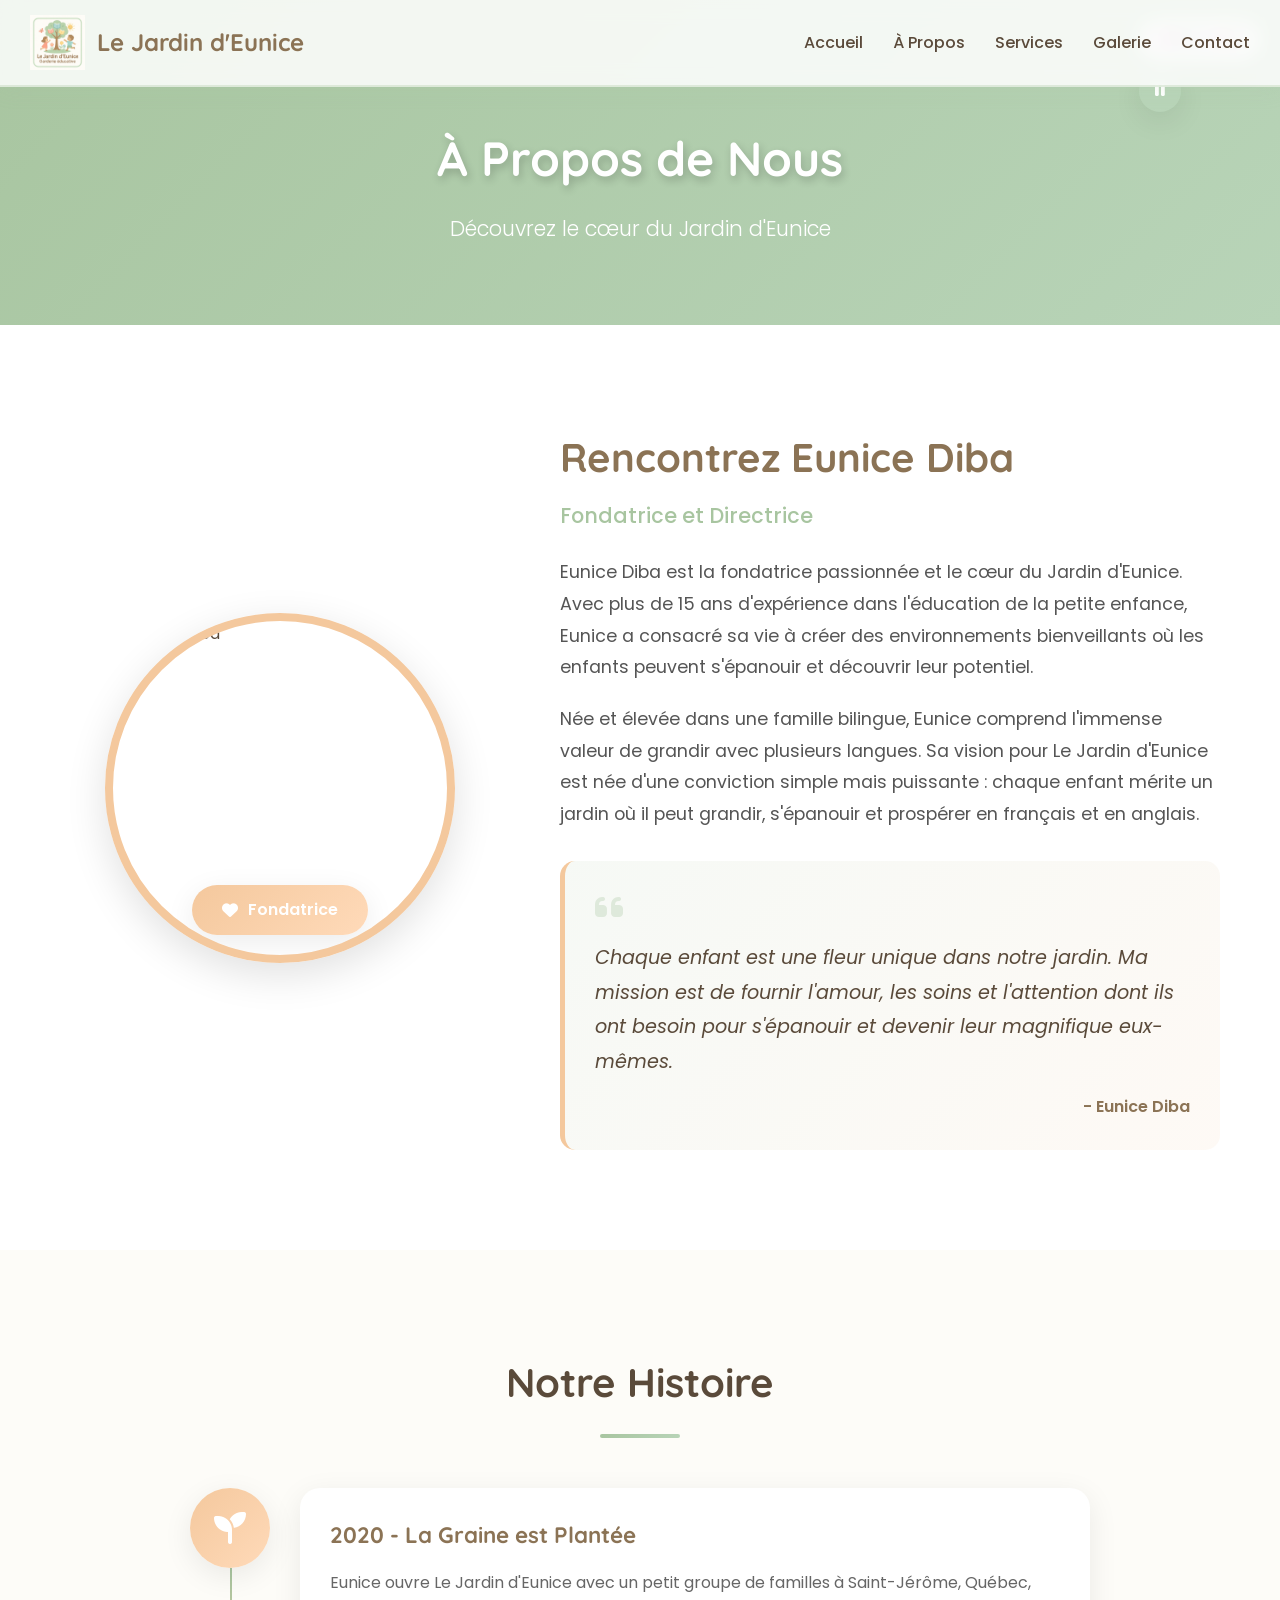
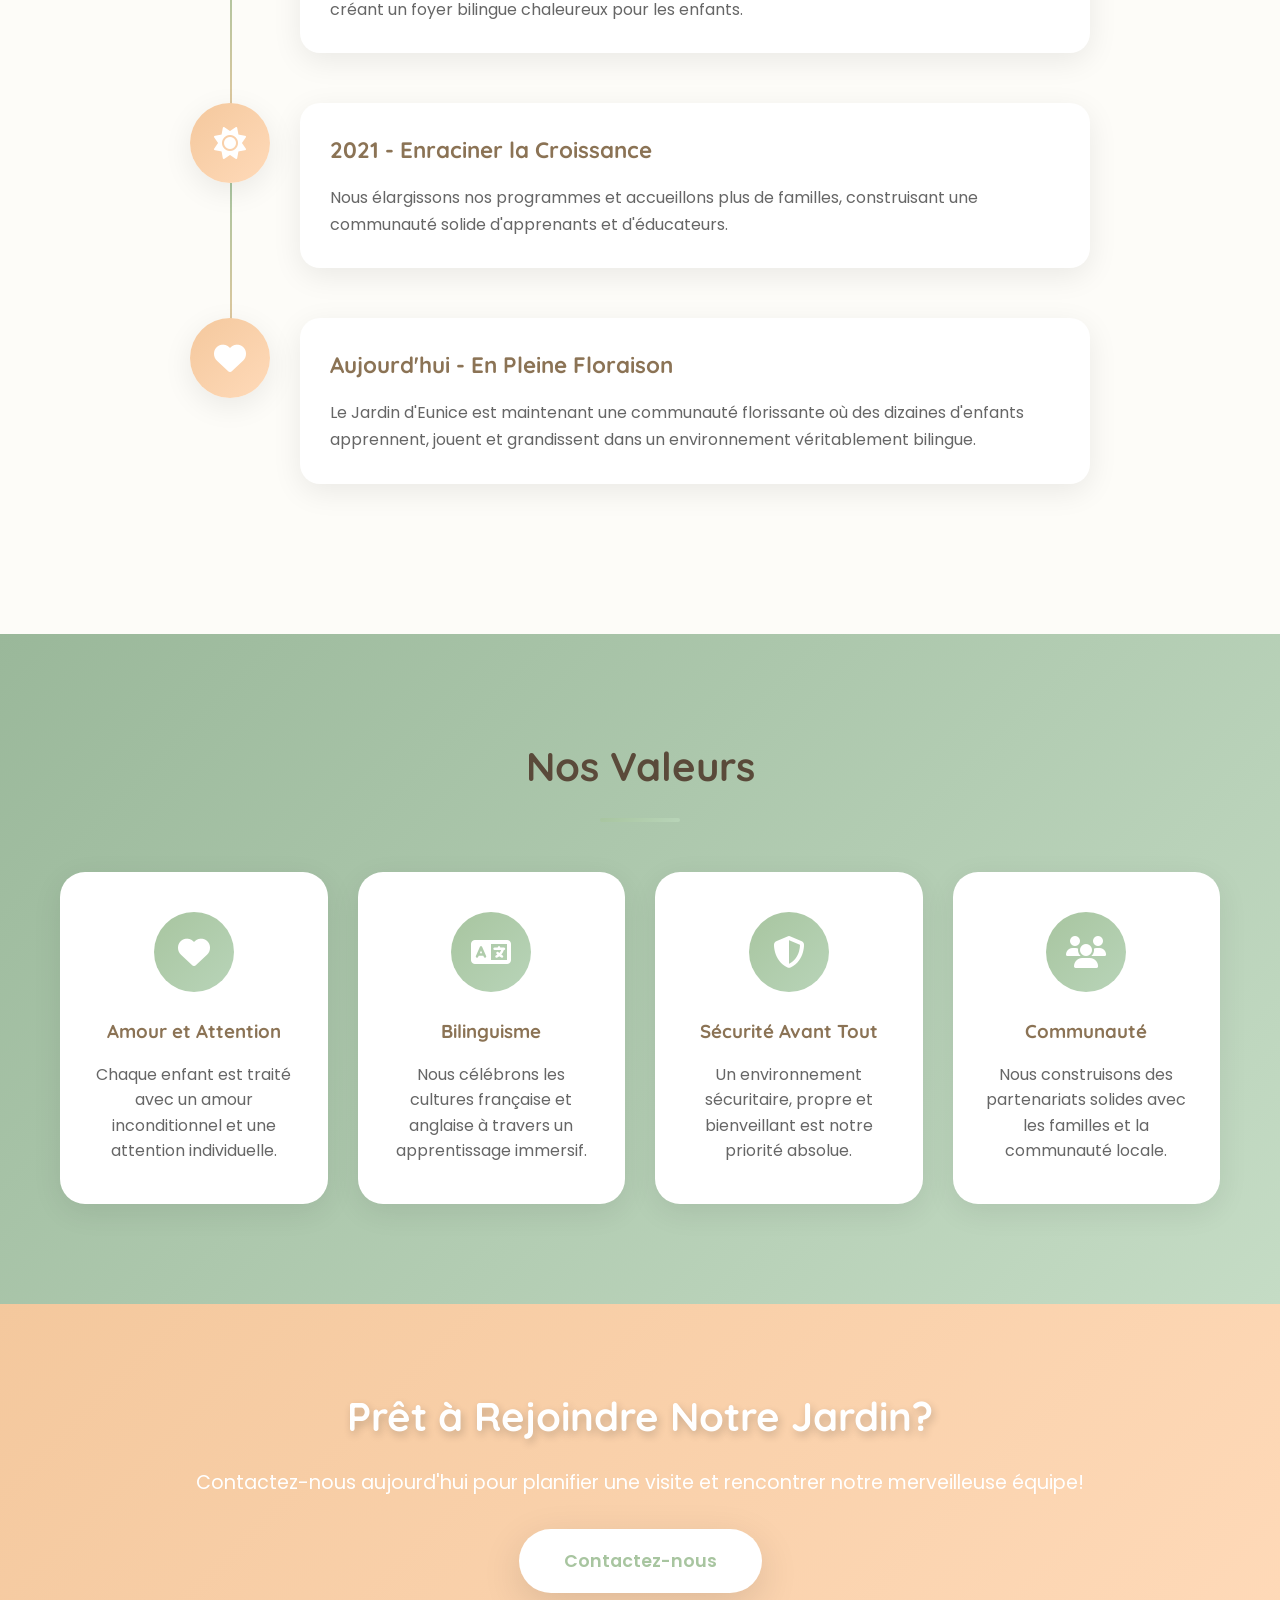
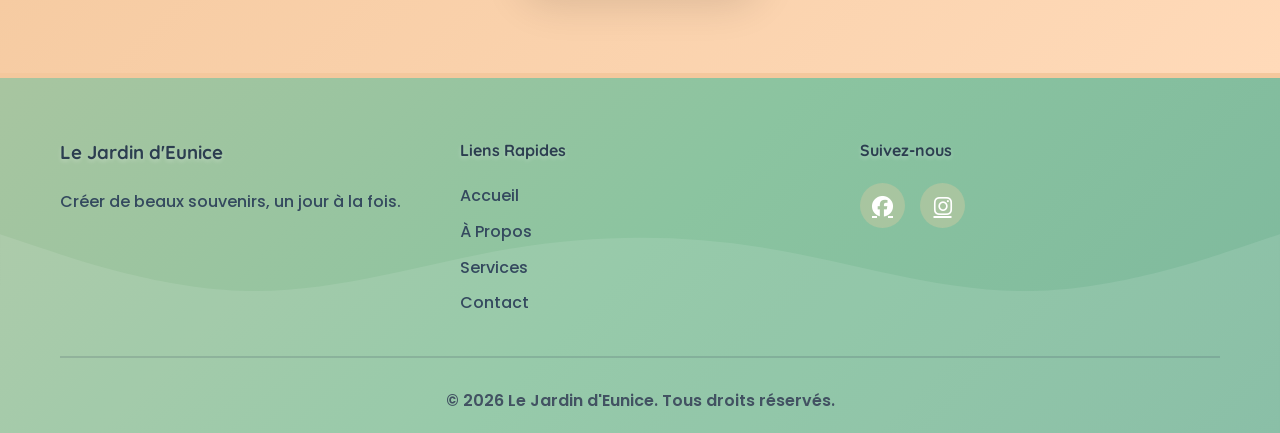
==== commit 131ffcff: "feat: improving site" ====
--- a/pages/about.html
+++ b/pages/about.html
@@ -8,7 +8,7 @@
     <link rel="stylesheet" href="../css/styles.css">
     <link rel="preconnect" href="https://fonts.googleapis.com">
     <link rel="preconnect" href="https://fonts.gstatic.com" crossorigin>
-    <link href="https://fonts.googleapis.com/css2?family=Poppins:wght@300;400;600;700&family=Quicksand:wght@400;500;600;700&display=swap" rel="stylesheet">
+    <link href="https://fonts.googleapis.com/css2?family=Poppins:wght@300;400;600;700&family=Quicksand:wght@400;500;600;700&family=Bubblegum+Sans&family=Fredoka:wght@400;500;600;700&display=swap" rel="stylesheet">
     <link rel="stylesheet" href="https://cdnjs.cloudflare.com/ajax/libs/font-awesome/6.4.0/css/all.min.css">
 </head>
 <body>
@@ -25,10 +25,10 @@
     <!-- Navigation -->
     <nav class="navbar" id="navbar">
         <div class="nav-container">
-            <div class="logo">
+            <a href="../index.html" class="logo">
                 <img src="../assets/images/logo-square.png" alt="Le Jardin Eunice Logo" id="logoImg">
                 <span data-en="Le Jardin d'Eunice" data-fr="Le Jardin d'Eunice">Le Jardin d'Eunice</span>
-            </div>
+            </a>
             <ul class="nav-menu" id="navMenu">
                 <li><a href="../index.html" data-en="Home" data-fr="Accueil">Accueil</a></li>
                 <li><a href="about.html" class="active" data-en="About" data-fr="À Propos">À Propos</a></li>
@@ -220,9 +220,9 @@
                 <div class="footer-section">
                     <h4 data-en="Quick Links" data-fr="Liens Rapides">Liens Rapides</h4>
                     <ul>
-                        <li><a href="index.html" data-en="Home" data-fr="Accueil">Accueil</a></li>
+                        <li><a href="../index.html" data-en="Home" data-fr="Accueil">Accueil</a></li>
                         <li><a href="about.html" data-en="About" data-fr="À Propos">À Propos</a></li>
-                        <li><a href="index.html#services" data-en="Services" data-fr="Services">Services</a></li>
+                        <li><a href="../index.html#services" data-en="Services" data-fr="Services">Services</a></li>
                         <li><a href="contact.html" data-en="Contact" data-fr="Contact">Contact</a></li>
                     </ul>
                 </div>
--- a/css/styles.css
+++ b/css/styles.css
@@ -85,13 +85,12 @@
    =========================== */
 .top-controls {
     position: fixed;
-    top: 15px;
-    left: 50%;
-    transform: translateX(-50%);
-    display: flex;
-    gap: 12px;
-    z-index: 1001;
-    align-items: center;
+    top: 20px;
+    right: 20px;
+    z-index: 1000;
+    display: flex;
+    gap: 10px;
+    flex-direction: column;
 }
 
 .lang-toggle,
@@ -142,16 +141,32 @@
    NAVIGATION
    =========================== */
 .navbar {
-    background: var(--background-white);
-    box-shadow: var(--shadow-soft);
-    position: sticky;
+    background: rgba(255, 255, 255, 0.85);
+    backdrop-filter: blur(10px);
+    -webkit-backdrop-filter: blur(10px);
+    box-shadow: 0 2px 20px rgba(168, 197, 160, 0.15);
+    position: fixed;
     top: 0;
+    left: 0;
+    right: 0;
     z-index: 1000;
     transition: all 0.3s ease;
+    border-bottom: 2px solid rgba(168, 197, 160, 0.3);
 }
 
 .navbar.scrolled {
-    box-shadow: var(--shadow-medium);
+    background: rgba(255, 255, 255, 0.95);
+    box-shadow: 0 5px 25px rgba(168, 197, 160, 0.25);
+    animation: slideDown 0.3s ease;
+}
+
+@keyframes slideDown {
+    from {
+        transform: translateY(-100%);
+    }
+    to {
+        transform: translateY(0);
+    }
 }
 
 .nav-container {
@@ -171,12 +186,27 @@
     font-size: 1.5rem;
     font-weight: 700;
     color: var(--text-brown);
+    cursor: pointer;
+    transition: all 0.3s ease;
+    text-decoration: none;
+}\n
+.logo:hover {
+    transform: scale(1.05);
+}\n
+.logo:hover img {
+    animation: wiggle 0.5s ease;
+}\n
+@keyframes wiggle {
+    0%, 100% { transform: rotate(0deg); }
+    25% { transform: rotate(-5deg); }
+    75% { transform: rotate(5deg); }
 }
 
 .logo img {
     height: 55px;
     width: auto;
     object-fit: contain;
+    transition: transform 0.3s ease;
 }
 
 .nav-menu {
@@ -228,13 +258,15 @@
    HERO SECTION
    =========================== */
 .hero {
-    height: 100vh;
+    height: 60vh;
+    min-height: 500px;
     display: flex;
     align-items: center;
     justify-content: center;
     position: relative;
     background: linear-gradient(135deg, rgba(168, 197, 160, 0.7) 0%, rgba(184, 212, 184, 0.6) 100%);
     overflow: hidden;
+    margin-top: 85px;
 }
 
 .hero-overlay {
@@ -244,14 +276,14 @@
     width: 100%;
     height: 100%;
     background: url('https://images.unsplash.com/photo-1596464716127-f2a82984de30?w=1920&h=1080&fit=crop') center/cover;
-    opacity: 0.15;
+    opacity: 0.35;
 }
 
 .hero-content {
     position: relative;
     z-index: 2;
     text-align: center;
-    color: white;
+    color: var(--text-dark);
     padding: 20px;
 }
 
@@ -449,13 +481,31 @@
     padding: 40px 30px;
     border-radius: 25px;
     text-align: center;
-    transition: all 0.3s ease;
+    transition: all 0.5s cubic-bezier(0.34, 1.56, 0.64, 1);
     box-shadow: var(--shadow-soft);
+    position: relative;
+    overflow: hidden;
+}
+
+.service-card::before {
+    content: '';
+    position: absolute;
+    top: 0;
+    left: -100%;
+    width: 100%;
+    height: 100%;
+    background: linear-gradient(90deg, transparent, rgba(168, 197, 160, 0.3), transparent);
+    transition: left 0.5s ease;
+}
+
+.service-card:hover::before {
+    left: 100%;
 }
 
 .service-card:hover {
-    transform: translateY(-10px);
-    box-shadow: var(--shadow-medium);
+    transform: translateY(-15px) scale(1.05) rotate(2deg);
+    box-shadow: 0 20px 60px rgba(168, 197, 160, 0.4);
+    border: 3px solid var(--accent-color);
 }
 
 .service-icon {
@@ -469,6 +519,12 @@
     justify-content: center;
     font-size: 2rem;
     color: white;
+    transition: all 0.4s ease;
+}
+
+.service-card:hover .service-icon {
+    transform: scale(1.2) rotate(360deg);
+    box-shadow: 0 10px 30px rgba(168, 197, 160, 0.6);
 }
 
 .service-card h3 {
@@ -599,6 +655,37 @@
     overflow: hidden;
     box-shadow: var(--shadow-medium);
     margin-top: 10px;
+    transition: all 0.4s ease;
+    position: relative;
+}
+
+.map-container::before {
+    content: '📍';
+    position: absolute;
+    top: 10px;
+    left: 10px;
+    font-size: 2rem;
+    z-index: 10;
+    animation: bounce 2s infinite;
+    filter: drop-shadow(0 0 5px white);
+}
+
+@keyframes bounce {
+    0%, 100% { transform: translateY(0); }
+    50% { transform: translateY(-10px); }
+}
+
+.map-container:hover {
+    transform: scale(1.02);
+    box-shadow: 0 10px 40px rgba(168, 197, 160, 0.4);
+}
+
+.map-container iframe {
+    transition: all 0.3s ease;
+}
+
+.map-container:hover iframe {
+    filter: brightness(1.1);
 }
 
 /* Contact Form */
@@ -672,10 +759,23 @@
    FOOTER
    =========================== */
 .footer {
-    background: linear-gradient(135deg, #6B5D4F 0%, #8B7355 100%);
-    color: var(--text-light);
-    padding: 50px 20px 20px;
+    background: linear-gradient(135deg, #A8C5A0 0%, #8BC4A0 50%, #7DB89D 100%);
+    color: #2C3E50;
+    padding: 60px 20px 20px;
     border-top: 5px solid var(--accent-color);
+    position: relative;
+    overflow: hidden;
+}
+
+.footer::before {
+    content: '';
+    position: absolute;
+    top: 0;
+    left: 0;
+    right: 0;
+    height: 100%;
+    background: url('data:image/svg+xml,<svg xmlns="http://www.w3.org/2000/svg" viewBox="0 0 1440 320"><path fill="%23ffffff" fill-opacity="0.1" d="M0,96L48,112C96,128,192,160,288,160C384,160,480,128,576,112C672,96,768,96,864,112C960,128,1056,160,1152,160C1248,160,1344,128,1392,112L1440,96L1440,320L1392,320C1344,320,1248,320,1152,320C1056,320,960,320,864,320C768,320,672,320,576,320C480,320,384,320,288,320C192,320,96,320,48,320L0,320Z"></path></svg>') bottom repeat-x;
+    pointer-events: none;
 }
 
 .footer-content {
@@ -689,13 +789,15 @@
 .footer-section h4 {
     font-family: var(--font-secondary);
     margin-bottom: 20px;
-    color: #F4C89D;
-    text-shadow: 0 2px 4px rgba(0,0,0,0.2);
+    color: #2C3E50;
+    text-shadow: 0 2px 4px rgba(255,255,255,0.3);
+    font-weight: 700;
 }
 
 .footer-section p {
     line-height: 1.8;
-    color: #BDC3C7;
+    color: #34495E;
+    font-weight: 500;
 }
 
 .footer-section ul {
@@ -707,13 +809,16 @@
 }
 
 .footer-section ul li a {
-    color: #BDC3C7;
+    color: #34495E;
     text-decoration: none;
-    transition: color 0.3s ease;
+    transition: all 0.3s ease;
+    font-weight: 500;
+    position: relative;
 }
 
 .footer-section ul li a:hover {
-    color: var(--primary-color);
+    color: #2C3E50;
+    transform: translateX(5px);
 }
 
 .social-links {
@@ -742,8 +847,9 @@
 .footer-bottom {
     text-align: center;
     padding-top: 30px;
-    border-top: 1px solid #34495E;
-    color: #95A5A6;
+    border-top: 2px solid rgba(44, 62, 80, 0.2);
+    color: #2C3E50;
+    font-weight: 600;
 }
 
 /* ===========================
@@ -873,9 +979,43 @@
     }
 
     .top-controls {
-        top: 10px;
+        top: 80px;
+        right: 10px;
+        left: auto;
+        transform: none;
+        gap: 5px;
+    }
+    
+    .lang-toggle {
+        width: 50px;
+        height: 50px;
+        padding: 0;
+        border-radius: 50%;
+        font-size: 0;
+        position: relative;
+        background: var(--primary-color);
+        border: 3px solid white;
+    }
+    
+    .lang-toggle::before {
+        content: '🇫🇷/🇬🇧';
+        font-size: 14px;
+        position: absolute;
+        top: 50%;
         left: 50%;
-        transform: translateX(-50%);
+        transform: translate(-50%, -50%);
+    }
+    
+    .lang-toggle .flag {
+        display: none;
+    }
+    
+    .music-toggle {
+        width: 50px;
+        height: 50px;
+        background: var(--accent-color);
+        border: 3px solid white;
+    }
     }
 
     .lang-toggle {
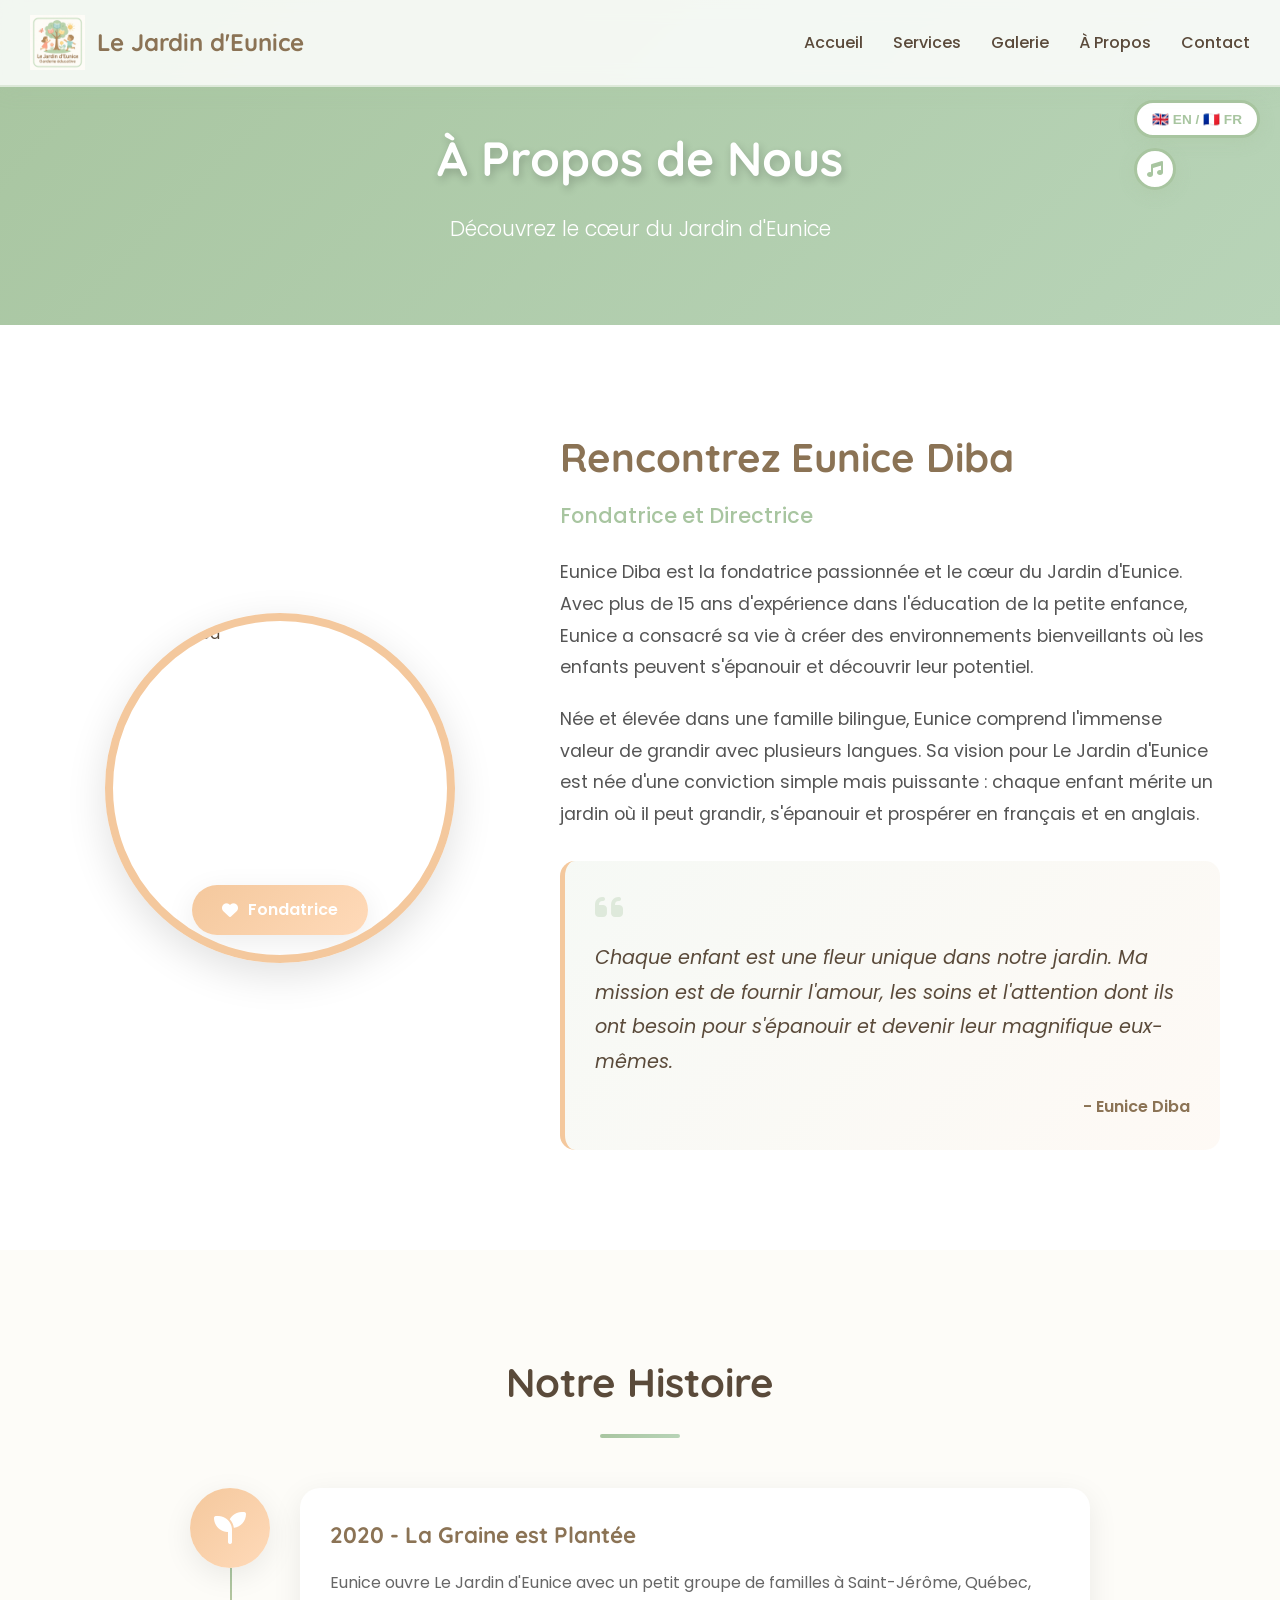
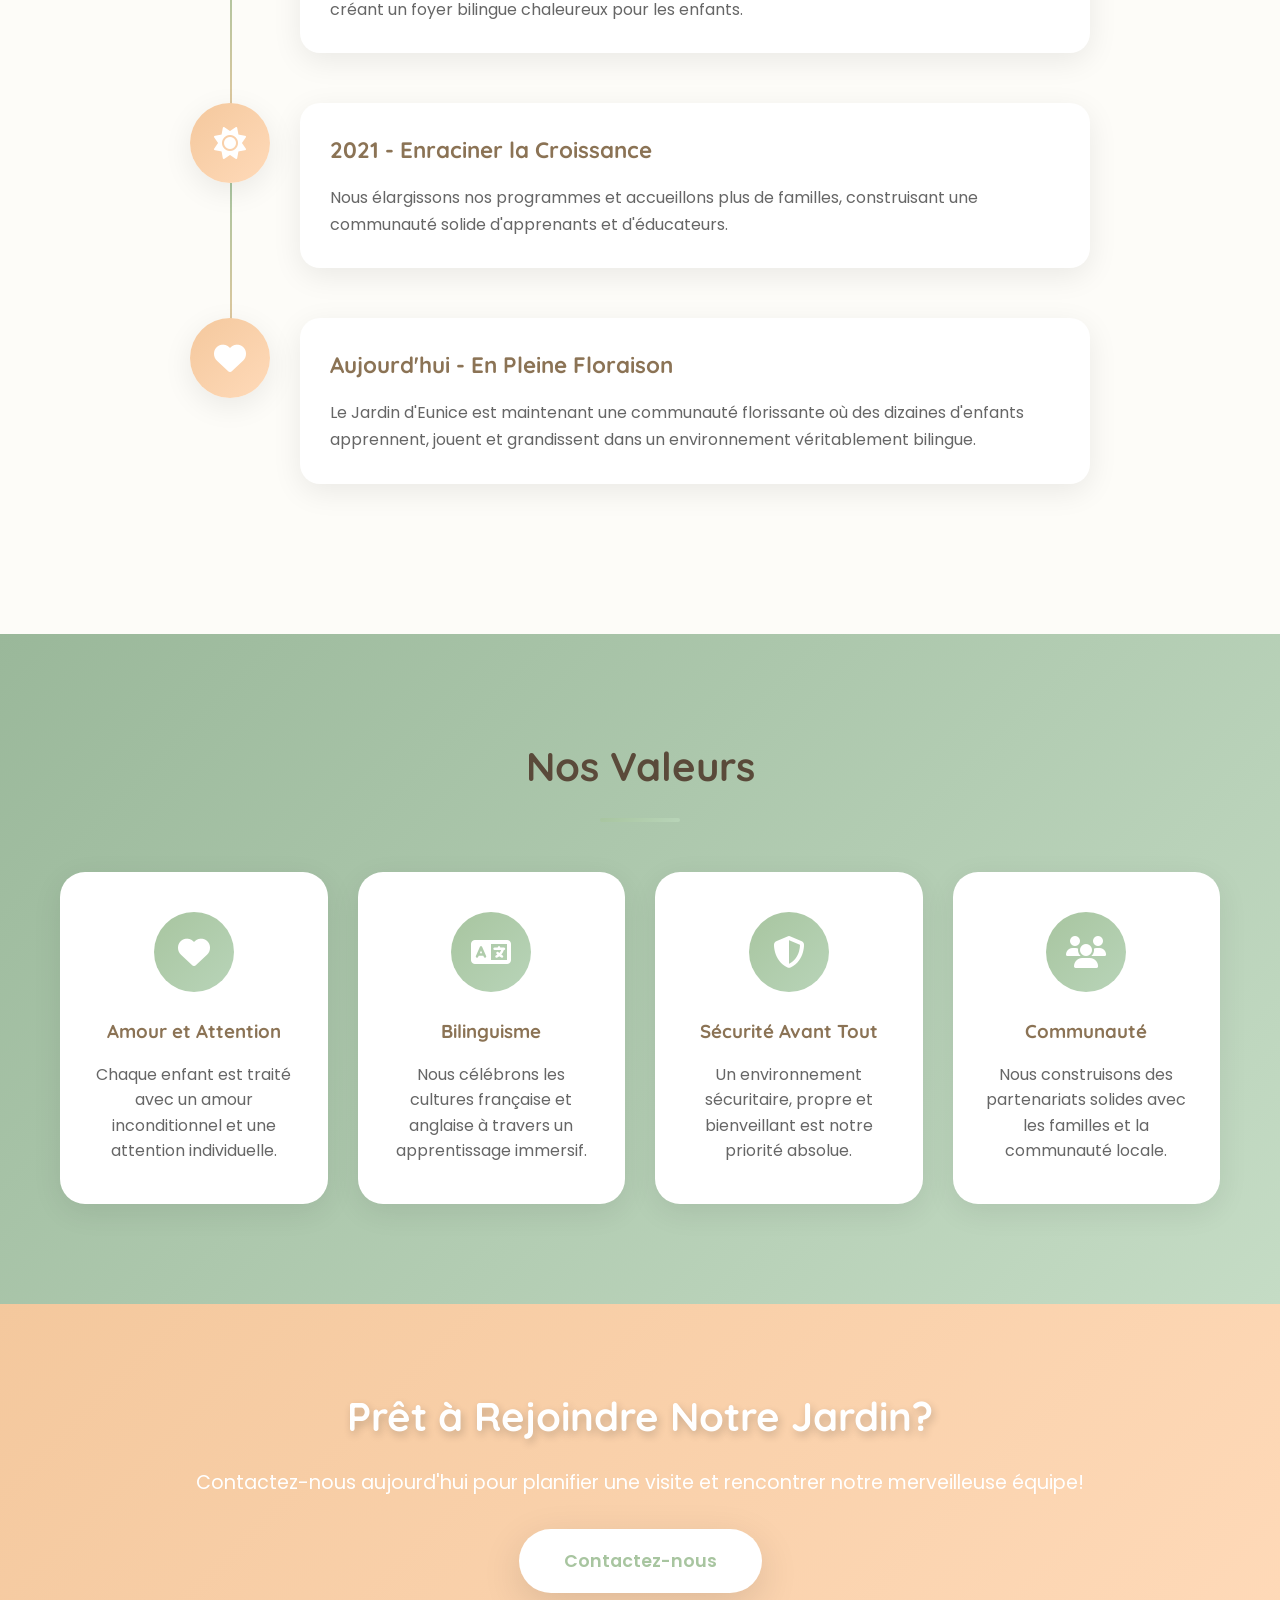
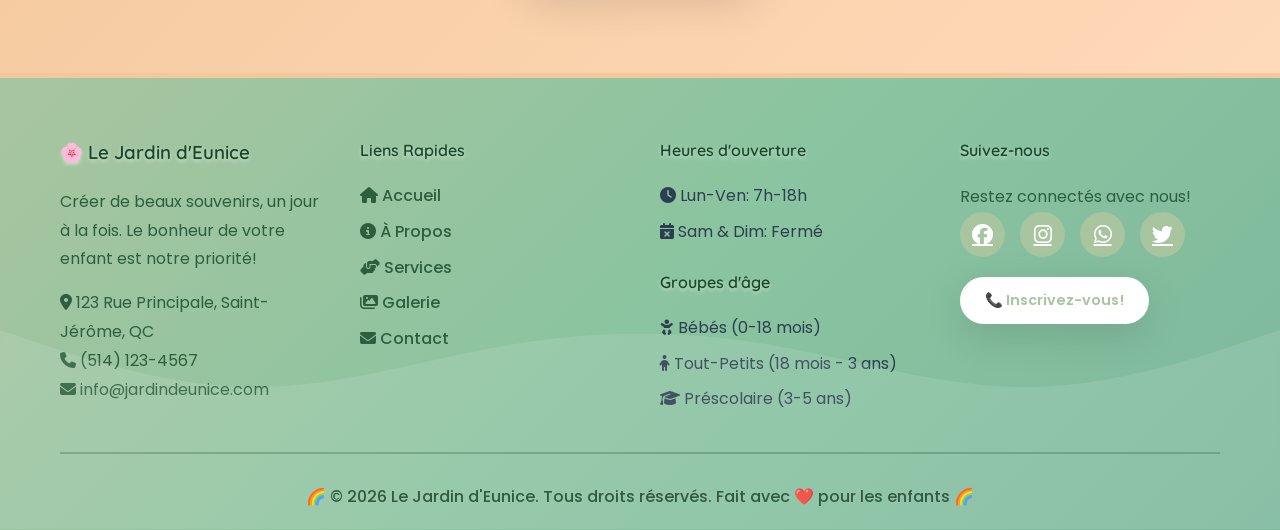
==== commit a7c1e106: "feat: improving site" ====
--- a/pages/about.html
+++ b/pages/about.html
@@ -1,10 +1,24 @@
 <!DOCTYPE html>
-<html lang="fr">
+<html lang="fr-CA">
 <head>
     <meta charset="UTF-8">
     <meta name="viewport" content="width=device-width, initial-scale=1.0">
-    <meta name="description" content="À Propos d'Eunice Diba et Le Jardin d'Eunice - Notre fondatrice et sa passion">
-    <title>À Propos - Le Jardin d'Eunice</title>
+    <meta name="description" content="Découvrez Eunice Diba, fondatrice du Jardin d'Eunice. Plus de 15 ans d'expérience en éducation de la petite enfance à Saint-Jérôme, Québec.">
+    <meta name="keywords" content="Eunice Diba, fondatrice garderie, éducation petite enfance, childcare expert, Saint-Jérôme daycare owner">
+    <meta name="author" content="Le Jardin d'Eunice">
+    <meta name="robots" content="index, follow">
+    
+    <!-- Open Graph / Facebook -->
+    <meta property="og:type" content="website">
+    <meta property="og:url" content="https://jardindeunice.com/pages/about.html">
+    <meta property="og:title" content="À Propos - Le Jardin d'Eunice et Eunice Diba">
+    <meta property="og:description" content="Découvrez l'histoire d'Eunice Diba et sa passion pour l'éducation de la petite enfance.">
+    <meta property="og:image" content="https://jardindeunice.com/assets/images/logo-square.png">
+    
+    <!-- Canonical URL -->
+    <link rel="canonical" href="https://jardindeunice.com/pages/about.html">
+    
+    <title>À Propos d'Eunice Diba - Fondatrice du Jardin d'Eunice | Saint-Jérôme</title>
     <link rel="stylesheet" href="../css/styles.css">
     <link rel="preconnect" href="https://fonts.googleapis.com">
     <link rel="preconnect" href="https://fonts.gstatic.com" crossorigin>
@@ -31,9 +45,9 @@
             </a>
             <ul class="nav-menu" id="navMenu">
                 <li><a href="../index.html" data-en="Home" data-fr="Accueil">Accueil</a></li>
-                <li><a href="about.html" class="active" data-en="About" data-fr="À Propos">À Propos</a></li>
                 <li><a href="../index.html#services" data-en="Services" data-fr="Services">Services</a></li>
                 <li><a href="../index.html#gallery" data-en="Gallery" data-fr="Galerie">Galerie</a></li>
+                <li><a href="about.html" class="active" data-en="About" data-fr="À Propos">À Propos</a></li>
                 <li><a href="contact.html" data-en="Contact" data-fr="Contact">Contact</a></li>
             </ul>
             <div class="hamburger" id="hamburger">
@@ -212,30 +226,53 @@
         <div class="container">
             <div class="footer-content">
                 <div class="footer-section">
-                    <h3>Le Jardin d'Eunice</h3>
-                    <p data-en="Creating beautiful memories, one day at a time." data-fr="Créer de beaux souvenirs, un jour à la fois.">
-                        Créer de beaux souvenirs, un jour à la fois.
-                    </p>
+                    <h3>🌸 Le Jardin d'Eunice</h3>
+                    <p data-en="Creating beautiful memories, one day at a time. Your child's happiness is our priority!" data-fr="Créer de beaux souvenirs, un jour à la fois. Le bonheur de votre enfant est notre priorité!">
+                        Créer de beaux souvenirs, un jour à la fois. Le bonheur de votre enfant est notre priorité!
+                    </p>
+                    <p style="margin-top: 15px;"><i class="fas fa-map-marker-alt"></i> 123 Rue Principale, Saint-Jérôme, QC</p>
+                    <p><i class="fas fa-phone"></i> (514) 123-4567</p>
+                    <p><i class="fas fa-envelope"></i> info@jardindeunice.com</p>
                 </div>
                 <div class="footer-section">
                     <h4 data-en="Quick Links" data-fr="Liens Rapides">Liens Rapides</h4>
                     <ul>
-                        <li><a href="../index.html" data-en="Home" data-fr="Accueil">Accueil</a></li>
-                        <li><a href="about.html" data-en="About" data-fr="À Propos">À Propos</a></li>
-                        <li><a href="../index.html#services" data-en="Services" data-fr="Services">Services</a></li>
-                        <li><a href="contact.html" data-en="Contact" data-fr="Contact">Contact</a></li>
+                        <li><a href="../index.html" data-en="Home" data-fr="Accueil"><i class="fas fa-home"></i> Accueil</a></li>
+                        <li><a href="about.html" data-en="About" data-fr="À Propos"><i class="fas fa-info-circle"></i> À Propos</a></li>
+                        <li><a href="../index.html#services" data-en="Services" data-fr="Services"><i class="fas fa-hands-helping"></i> Services</a></li>
+                        <li><a href="../index.html#gallery" data-en="Gallery" data-fr="Galerie"><i class="fas fa-images"></i> Galerie</a></li>
+                        <li><a href="contact.html" data-en="Contact" data-fr="Contact"><i class="fas fa-envelope"></i> Contact</a></li>
+                    </ul>
+                </div>
+                <div class="footer-section">
+                    <h4 data-en="Opening Hours" data-fr="Heures d'ouverture">Heures d'ouverture</h4>
+                    <ul>
+                        <li><i class="fas fa-clock"></i> Lun-Ven: 7h-18h</li>
+                        <li><i class="fas fa-calendar-times"></i> Sam & Dim: Fermé</li>
+                    </ul>
+                    <h4 style="margin-top: 25px;" data-en="Age Groups" data-fr="Groupes d'âge">Groupes d'âge</h4>
+                    <ul>
+                        <li><i class="fas fa-baby"></i> Bébés (0-18 mois)</li>
+                        <li><i class="fas fa-child"></i> Tout-Petits (18 mois - 3 ans)</li>
+                        <li><i class="fas fa-graduation-cap"></i> Préscolaire (3-5 ans)</li>
                     </ul>
                 </div>
                 <div class="footer-section">
                     <h4 data-en="Follow Us" data-fr="Suivez-nous">Suivez-nous</h4>
+                    <p data-en="Stay connected with us!" data-fr="Restez connectés avec nous!">Restez connectés avec nous!</p>
                     <div class="social-links">
                         <a href="https://facebook.com" target="_blank" aria-label="Facebook"><i class="fab fa-facebook"></i></a>
                         <a href="https://instagram.com" target="_blank" aria-label="Instagram"><i class="fab fa-instagram"></i></a>
+                        <a href="https://wa.me/15141234567" target="_blank" aria-label="WhatsApp"><i class="fab fa-whatsapp"></i></a>
+                        <a href="https://twitter.com" target="_blank" aria-label="Twitter"><i class="fab fa-twitter"></i></a>
+                    </div>
+                    <div style="margin-top: 20px;">
+                        <a href="contact.html" class="cta-button" style="font-size: 0.9rem; padding: 12px 25px;">📞 Inscrivez-vous!</a>
                     </div>
                 </div>
             </div>
             <div class="footer-bottom">
-                <p>&copy; 2024 Le Jardin d'Eunice. <span data-en="All rights reserved." data-fr="Tous droits réservés.">Tous droits réservés.</span></p>
+                <p>🌈 &copy; 2024 Le Jardin d'Eunice. <span data-en="All rights reserved. Made with ❤️ for children" data-fr="Tous droits réservés. Fait avec ❤️ pour les enfants">Tous droits réservés. Fait avec ❤️ pour les enfants</span> 🌈</p>
             </div>
         </div>
     </footer>
--- a/css/styles.css
+++ b/css/styles.css
@@ -85,7 +85,7 @@
    =========================== */
 .top-controls {
     position: fixed;
-    top: 20px;
+    top: 100px;
     right: 20px;
     z-index: 1000;
     display: flex;
@@ -95,16 +95,17 @@
 
 .lang-toggle,
 .music-toggle {
-    background: var(--background-white);
-    border: 2px solid var(--primary-color);
-    padding: 10px 20px;
+    background: white;
+    border: 3px solid var(--primary-color);
+    padding: 12px 24px;
     border-radius: 50px;
     font-family: var(--font-primary);
-    font-weight: 600;
+    font-weight: 700;
     cursor: pointer;
     transition: all 0.3s ease;
-    box-shadow: var(--shadow-soft);
-    font-size: 0.95rem;
+    box-shadow: 0 4px 15px rgba(168, 197, 160, 0.3);
+    font-size: 1rem;
+    color: var(--primary-color);
 }
 
 .lang-toggle:hover,
@@ -546,19 +547,42 @@
     background: var(--background-white);
 }
 
-.gallery-grid {
-    display: grid;
-    grid-template-columns: repeat(auto-fit, minmax(300px, 1fr));
+/* Carousel Container */
+.gallery-carousel-container {
+    position: relative;
+    max-width: 1200px;
+    margin: 0 auto;
+    padding: 0 60px;
+}
+
+.gallery-carousel {
+    display: flex;
     gap: 20px;
+    overflow-x: auto;
+    scroll-behavior: smooth;
+    padding: 20px 0;
+    scrollbar-width: none; /* Firefox */
+    -ms-overflow-style: none; /* IE/Edge */
+}
+
+.gallery-carousel::-webkit-scrollbar {
+    display: none; /* Chrome/Safari */
 }
 
 .gallery-item {
+    flex: 0 0 300px;
     position: relative;
     border-radius: 20px;
     overflow: hidden;
     cursor: pointer;
     box-shadow: var(--shadow-soft);
     aspect-ratio: 3/2;
+    transition: transform 0.3s ease, box-shadow 0.3s ease;
+}
+
+.gallery-item:hover {
+    transform: translateY(-5px);
+    box-shadow: 0 10px 30px rgba(0, 0, 0, 0.2);
 }
 
 .gallery-item img {
@@ -568,31 +592,76 @@
     transition: transform 0.5s ease;
 }
 
-.gallery-overlay {
+.gallery-item:hover img {
+    transform: scale(1.1);
+}
+
+/* Carousel Navigation Buttons */
+.carousel-btn {
     position: absolute;
-    top: 0;
+    top: 50%;
+    transform: translateY(-50%);
+    background: rgba(255, 255, 255, 0.95);
+    border: none;
+    width: 50px;
+    height: 50px;
+    border-radius: 50%;
+    cursor: pointer;
+    display: flex;
+    align-items: center;
+    justify-content: center;
+    box-shadow: 0 4px 15px rgba(0, 0, 0, 0.2);
+    transition: all 0.3s ease;
+    z-index: 10;
+}
+
+.carousel-btn:hover {
+    background: var(--primary-color);
+    color: white;
+    transform: translateY(-50%) scale(1.1);
+}
+
+.carousel-prev {
     left: 0;
-    width: 100%;
-    height: 100%;
-    background: rgba(255, 182, 193, 0.9);
-    display: flex;
-    align-items: center;
-    justify-content: center;
-    opacity: 0;
-    transition: opacity 0.3s ease;
-}
-
-.gallery-overlay i {
-    font-size: 3rem;
-    color: white;
-}
-
-.gallery-item:hover .gallery-overlay {
-    opacity: 1;
-}
-
-.gallery-item:hover img {
-    transform: scale(1.2);
+}
+
+.carousel-next {
+    right: 0;
+}
+
+.carousel-btn i {
+    font-size: 1.2rem;
+}
+
+/* View Library Button */
+.view-library-btn-container {
+    text-align: center;
+    margin-top: 30px;
+}
+
+.view-library-btn {
+    background: var(--gradient-primary);
+    color: white;
+    border: none;
+    padding: 15px 40px;
+    font-size: 1.1rem;
+    font-weight: 600;
+    border-radius: 50px;
+    cursor: pointer;
+    box-shadow: var(--shadow-soft);
+    transition: all 0.3s ease;
+    display: inline-flex;
+    align-items: center;
+    gap: 10px;
+}
+
+.view-library-btn:hover {
+    transform: translateY(-3px);
+    box-shadow: 0 10px 30px rgba(168, 197, 160, 0.4);
+}
+
+.view-library-btn i {
+    font-size: 1.2rem;
 }
 
 /* ===========================
@@ -789,15 +858,15 @@
 .footer-section h4 {
     font-family: var(--font-secondary);
     margin-bottom: 20px;
-    color: #2C3E50;
-    text-shadow: 0 2px 4px rgba(255,255,255,0.3);
-    font-weight: 700;
+    color: #1a472a;
+    text-shadow: 0 2px 4px rgba(255,255,255,0.5);
+    font-weight: 600;
 }
 
 .footer-section p {
     line-height: 1.8;
-    color: #34495E;
-    font-weight: 500;
+    color: #2d5f3e;
+    font-weight: 400;
 }
 
 .footer-section ul {
@@ -809,7 +878,7 @@
 }
 
 .footer-section ul li a {
-    color: #34495E;
+    color: #2d5f3e;
     text-decoration: none;
     transition: all 0.3s ease;
     font-weight: 500;
@@ -817,7 +886,7 @@
 }
 
 .footer-section ul li a:hover {
-    color: #2C3E50;
+    color: #1a472a;
     transform: translateX(5px);
 }
 
@@ -847,9 +916,9 @@
 .footer-bottom {
     text-align: center;
     padding-top: 30px;
-    border-top: 2px solid rgba(44, 62, 80, 0.2);
-    color: #2C3E50;
-    font-weight: 600;
+    border-top: 2px solid rgba(26, 71, 42, 0.3);
+    color: #1a472a;
+    font-weight: 500;
 }
 
 /* ===========================
@@ -886,12 +955,128 @@
 }
 
 /* ===========================
+   GALLERY MODAL
+   =========================== */
+.gallery-modal {
+    display: none;
+    position: fixed;
+    z-index: 10000;
+    left: 0;
+    top: 0;
+    width: 100%;
+    height: 100%;
+    background-color: rgba(0, 0, 0, 0.95);
+}
+
+.gallery-modal.active {
+    display: flex;
+    align-items: center;
+    justify-content: center;
+}
+
+.gallery-modal-content {
+    position: relative;
+    max-width: 90%;
+    max-height: 85vh;
+    margin: auto;
+    display: flex;
+    flex-direction: column;
+    align-items: center;
+}
+
+#modalImage {
+    max-width: 100%;
+    max-height: 75vh;
+    object-fit: contain;
+    border-radius: 15px;
+    border: 5px solid transparent;
+    background: linear-gradient(white, white) padding-box,
+                linear-gradient(135deg, #A8C5A0, #8B7355, #F4C89D) border-box;
+    box-shadow: 0 15px 50px rgba(0, 0, 0, 0.5);
+}
+
+.gallery-modal-caption {
+    color: white;
+    text-align: center;
+    padding: 20px;
+    font-size: 1.2rem;
+    font-family: var(--font-secondary);
+}
+
+.gallery-modal-prev,
+.gallery-modal-next {
+    position: absolute;
+    top: 50%;
+    transform: translateY(-50%);
+    background-color: rgba(168, 197, 160, 0.9);
+    color: white;
+    border: none;
+    font-size: 30px;
+    padding: 20px;
+    cursor: pointer;
+    transition: all 0.3s ease;
+    border-radius: 50%;
+    width: 60px;
+    height: 60px;
+    display: flex;
+    align-items: center;
+    justify-content: center;
+    z-index: 10001;
+}
+
+.gallery-modal-prev {
+    left: 30px;
+}
+
+.gallery-modal-next {
+    right: 30px;
+}
+
+.gallery-modal-prev:hover,
+.gallery-modal-next:hover {
+    background-color: #A8C5A0;
+    transform: translateY(-50%) scale(1.1);
+}
+
+.gallery-modal-counter {
+    position: absolute;
+    bottom: 30px;
+    left: 50%;
+    transform: translateX(-50%);
+    color: white;
+    font-size: 1.1rem;
+    background: rgba(0, 0, 0, 0.6);
+    padding: 10px 20px;
+    border-radius: 20px;
+    font-family: var(--font-primary);
+    font-weight: 600;
+}
+
+.gallery-modal-close {
+    position: fixed;
+    top: 20px;
+    right: 40px;
+    color: white;
+    font-size: 50px;
+    font-weight: bold;
+    cursor: pointer;
+    z-index: 10001;
+    transition: all 0.3s ease;
+    text-shadow: 0 0 10px rgba(0, 0, 0, 0.8);
+}
+
+.gallery-modal-close:hover {
+    color: #F4C89D;
+    transform: rotate(90deg) scale(1.2);
+}
+
+/* ===========================
    FLOATING ACTION BUTTONS
    =========================== */
 .floating-buttons {
     position: fixed;
     bottom: 30px;
-    right: 30px;
+    left: 30px;
     display: flex;
     flex-direction: column;
     gap: 15px;
@@ -1038,6 +1223,30 @@
         height: 50px;
         font-size: 1.2rem;
     }
+    
+    /* Carousel responsive */
+    .gallery-carousel-container {
+        padding: 0 50px;
+    }
+    
+    .carousel-btn {
+        width: 45px;
+        height: 45px;
+    }
+    
+    .gallery-item {
+        flex: 0 0 250px;
+    }
+    
+    .view-library-btn {
+        padding: 12px 30px;
+        font-size: 1rem;
+    }
+    
+    .gallery-modal-grid {
+        grid-template-columns: repeat(auto-fill, minmax(220px, 1fr));
+        gap: 15px;
+    }
 }
 
 @media (max-width: 480px) {
@@ -1047,6 +1256,65 @@
 
     .hero-subtitle {
         font-size: 1rem;
+    }
+    
+    /* Carousel mobile */
+    .gallery-carousel-container {
+        padding: 0 40px;
+    }
+    
+    .carousel-btn {
+        width: 40px;
+        height: 40px;
+    }
+    
+    .carousel-btn i {
+        font-size: 1rem;
+    }
+    
+    .gallery-item {
+        flex: 0 0 220px;
+    }
+    
+    .view-library-btn {
+        padding: 10px 25px;
+        font-size: 0.95rem;
+    }
+    
+    .gallery-modal {
+        padding: 20px 10px;
+    }
+    
+    .gallery-modal-content {
+        padding-top: 50px;
+    }
+    
+    .gallery-modal-grid {
+        grid-template-columns: 1fr;
+        gap: 15px;
+    }
+    
+    .gallery-modal-close {
+        font-size: 40px;
+        right: 20px;
+    }
+    
+    /* Footer mobile centering */
+    .footer-content {
+        grid-template-columns: 1fr;
+        text-align: center;
+    }
+    
+    .footer-section {
+        text-align: center;
+    }
+    
+    .footer-section ul {
+        justify-content: center;
+    }
+    
+    .social-links {
+        justify-content: center;
     }
 
     .cta-button {
